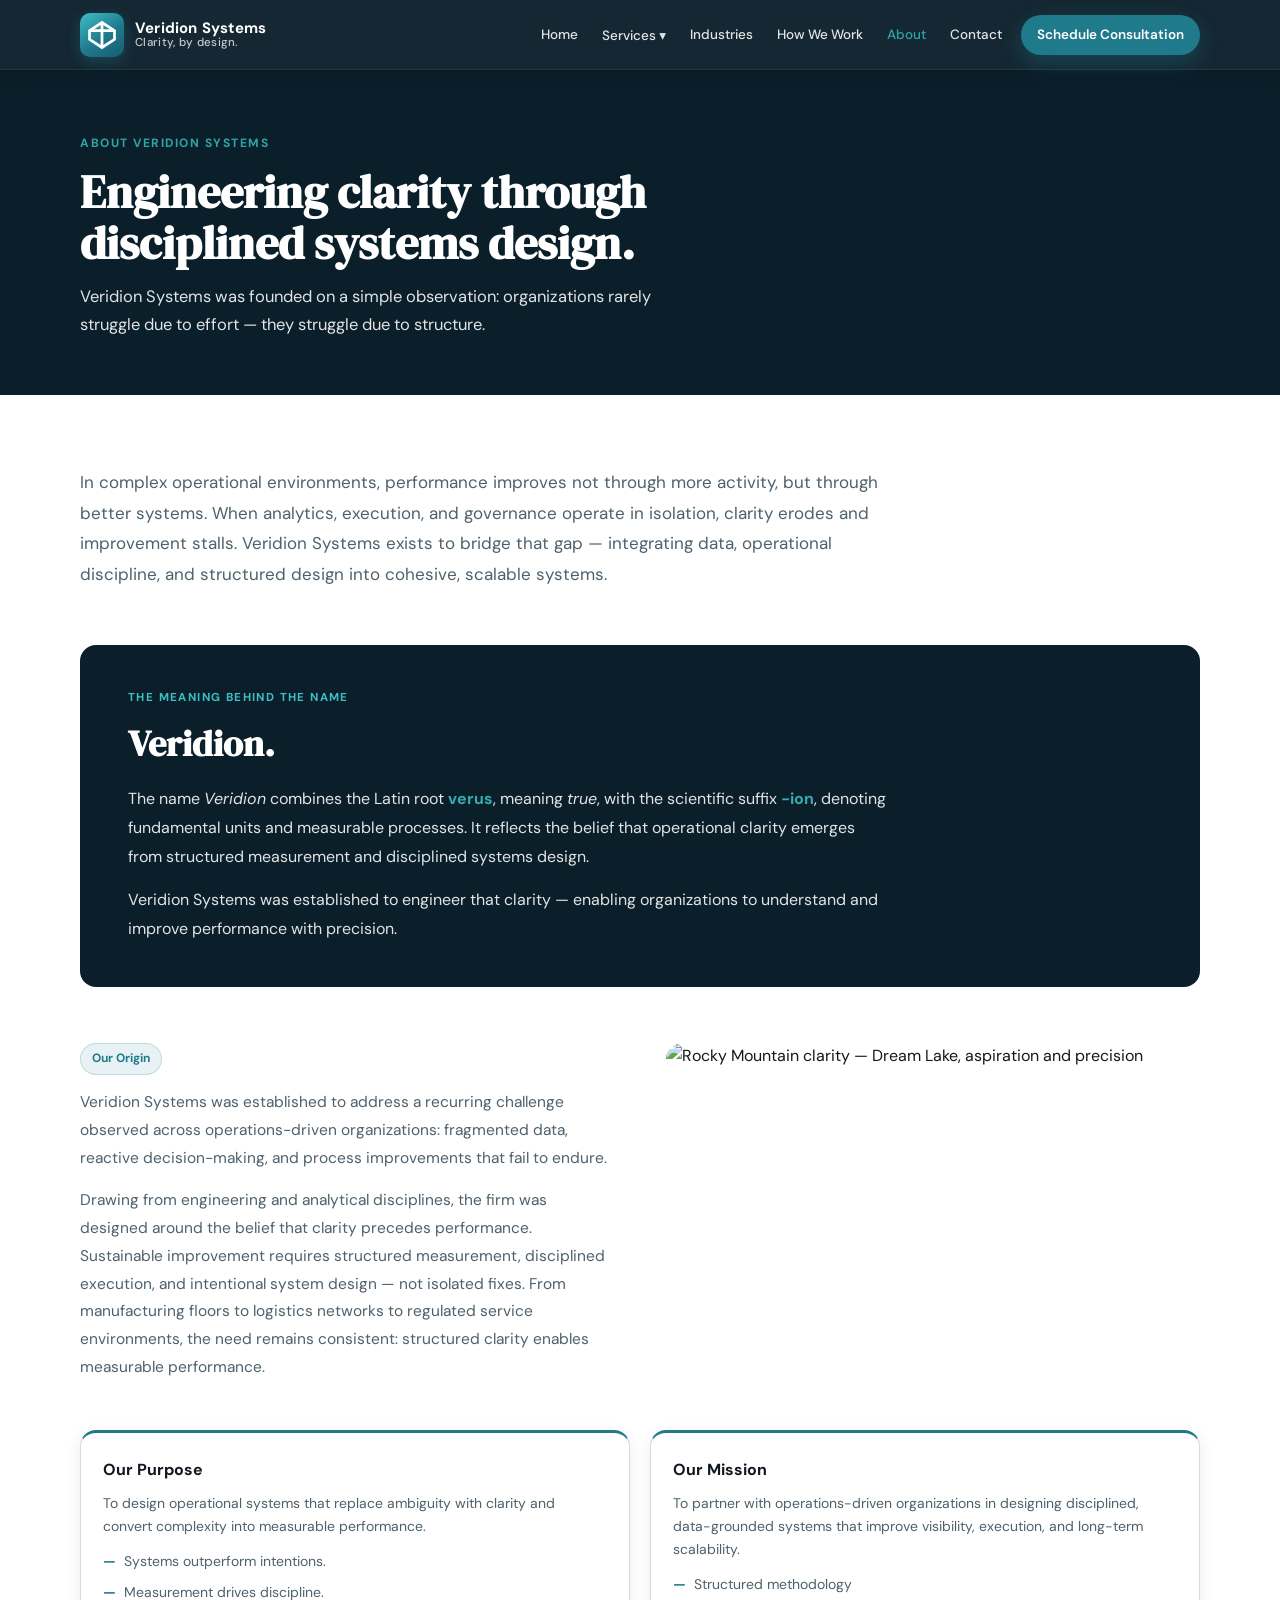
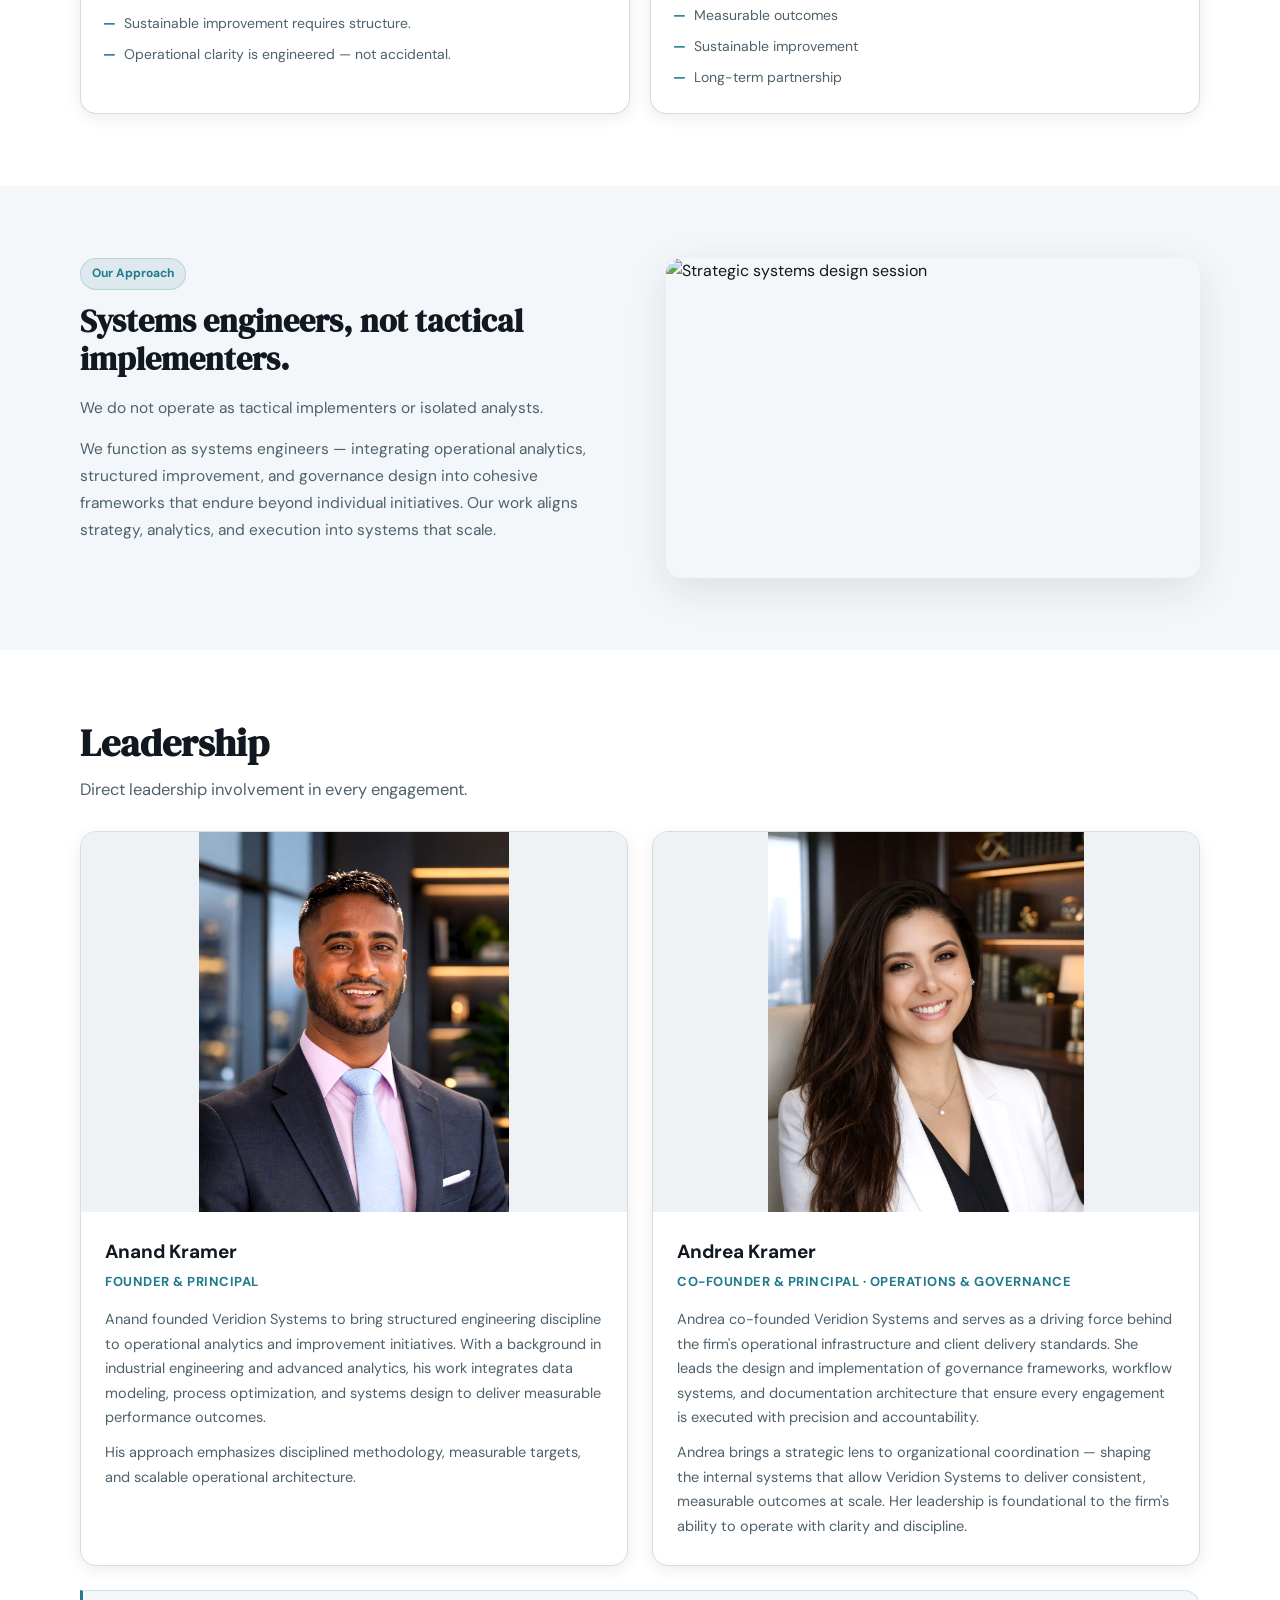
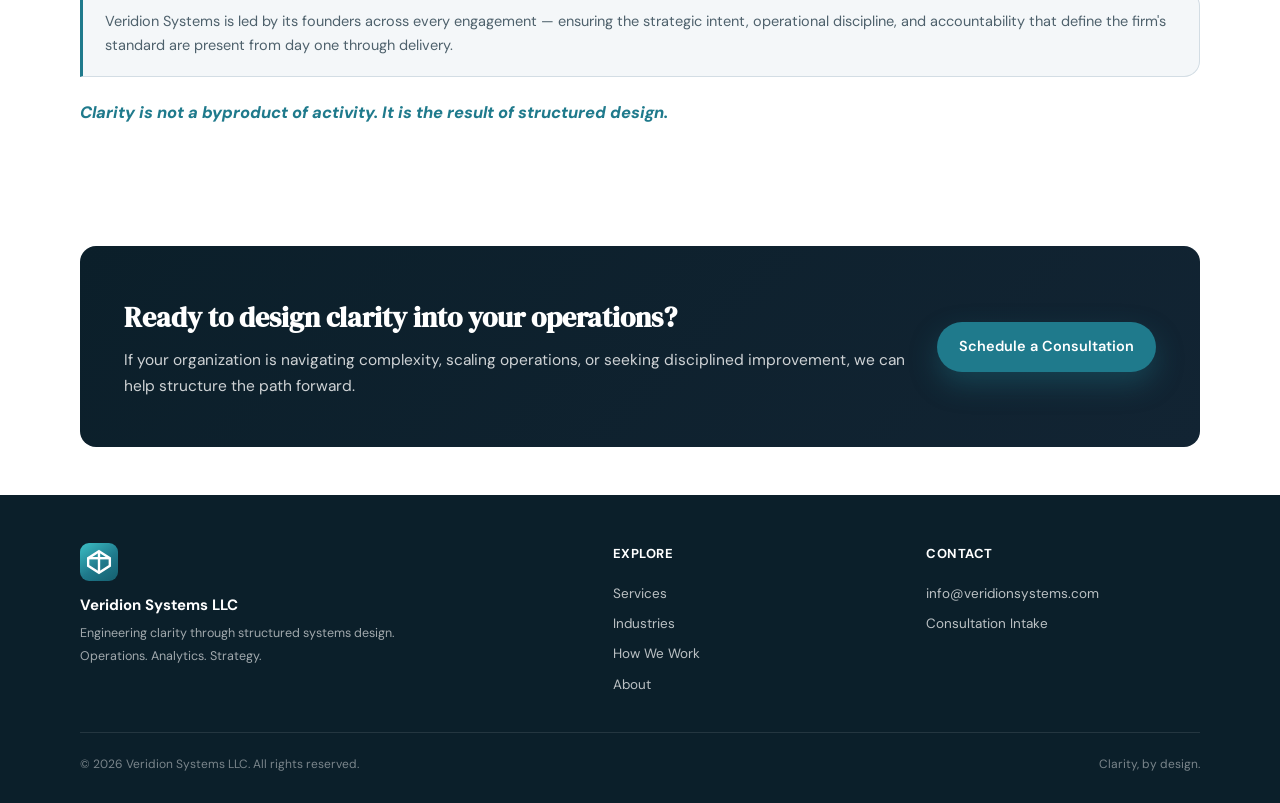
==== about.html @ 429b0e4f "Add files via upload" ====
<!doctype html>
<html lang="en">
<head>
  <meta charset="utf-8"/>
  <meta name="viewport" content="width=device-width, initial-scale=1"/>
  <title>About — Veridion Systems</title>
  <meta name="description" content="Veridion Systems was founded to engineer clarity through disciplined systems design."/>
  <link rel="stylesheet" href="assets/css/main.css"/>
</head>
<body>

<header class="site-header">
  <div class="container">
    <div class="navbar">
      <a class="brand" href="index.html">
        <div class="brand-logo">
          <svg viewBox="0 0 24 24" fill="none" stroke="currentColor" stroke-width="2.2">
            <polygon points="12,2 22,8.5 22,15.5 12,22 2,15.5 2,8.5"/>
            <line x1="12" y1="2" x2="12" y2="22"/>
            <line x1="2" y1="8.5" x2="22" y2="8.5"/>
          </svg>
        </div>
        <div class="brand-name"><strong>Veridion Systems</strong><span>Clarity, by design.</span></div>
      </a>
      <button class="mobile-toggle" type="button" data-nav-toggle>☰ Menu</button>
      <nav class="nav" data-nav>
        <a href="index.html">Home</a>
        <div class="dropdown">
          <a href="services.html">Services ▾</a>
          <div class="dropdown-panel">
            <a href="services.html#analytics">Operational Analytics</a>
            <a href="services.html#improvement">Continuous Improvement &amp; Process Optimization</a>
            <a href="services.html#strategy">Operational Strategy</a>
            <a href="services.html#systems">Process &amp; Document Systems</a>
          </div>
        </div>
        <a href="industries.html">Industries</a>
        <a href="how-we-work.html">How We Work</a>
        <a href="about.html" aria-current="page">About</a>
        <a href="contact.html">Contact</a>
        <a href="contact.html" class="cta-btn">Schedule Consultation</a>
      </nav>
    </div>
  </div>
</header>

<!-- PAGE HERO — Professional boardroom/office -->
<section class="page-hero hero-about">
  <div class="container">
    <div class="page-hero-inner">
      <span class="page-eyebrow">About Veridion Systems</span>
      <h1>Engineering clarity through disciplined systems design.</h1>
      <p>Veridion Systems was founded on a simple observation: organizations rarely struggle due to effort — they struggle due to structure.</p>
    </div>
  </div>
</section>

<!-- INTRO + ORIGIN -->
<section class="section">
  <div class="container">
    <p style="font-size:17px;color:var(--muted);max-width:820px;margin-bottom:56px;line-height:1.8;" data-reveal>
      In complex operational environments, performance improves not through more activity, but through better systems.
      When analytics, execution, and governance operate in isolation, clarity erodes and improvement stalls.
      Veridion Systems exists to bridge that gap — integrating data, operational discipline, and structured design
      into cohesive, scalable systems.
    </p>

    <!-- THE NAME MEANING -->
    <div style="background:var(--navy);color:white;border-radius:var(--radius);padding:44px 48px;margin-bottom:56px;position:relative;overflow:hidden;" data-reveal>
      <!-- subtle background texture -->
      <div style="position:absolute;inset:0;background:url('https://images.unsplash.com/photo-1509228468518-180dd4864904?w=1200&q=60') center/cover no-repeat;opacity:.08;"></div>
      <div style="position:relative;z-index:1;">
        <div style="font-size:11.5px;font-weight:700;letter-spacing:1.4px;text-transform:uppercase;color:var(--cyan-light);margin-bottom:14px;">The Meaning Behind the Name</div>
        <h2 class="serif" style="font-size:clamp(26px,3vw,36px);line-height:1.2;margin-bottom:20px;color:white;">Veridion.</h2>
        <p style="font-size:16px;line-height:1.8;opacity:.88;max-width:760px;">
          The name <em>Veridion</em> combines the Latin root <strong style="color:var(--cyan-light);">verus</strong>, meaning <em>true</em>, with the scientific suffix <strong style="color:var(--cyan-light);">-ion</strong>, denoting fundamental units and measurable processes. It reflects the belief that operational clarity emerges from structured measurement and disciplined systems design.
        </p>
        <p style="font-size:16px;line-height:1.8;opacity:.88;max-width:760px;margin-top:14px;">
          Veridion Systems was established to engineer that clarity — enabling organizations to understand and improve performance with precision.
        </p>
      </div>
    </div>

    <!-- OUR ORIGIN — full width, clean -->
    <div class="two-col-grid" style="margin-bottom:48px;" data-reveal>
      <div>
        <div class="badge" style="margin-bottom:14px;">Our Origin</div>
        <p style="font-size:15.5px;color:var(--muted);line-height:1.8;margin-bottom:14px;">
          Veridion Systems was established to address a recurring challenge observed across operations-driven organizations:
          fragmented data, reactive decision-making, and process improvements that fail to endure.
        </p>
        <p style="font-size:15.5px;color:var(--muted);line-height:1.8;">
          Drawing from engineering and analytical disciplines, the firm was designed around the belief that clarity precedes
          performance. Sustainable improvement requires structured measurement, disciplined execution, and intentional
          system design — not isolated fixes. From manufacturing floors to logistics networks to regulated service
          environments, the need remains consistent: structured clarity enables measurable performance.
        </p>
      </div>
      <div style="border-radius:var(--radius);overflow:hidden;height:280px;">
        <img src="https://images.unsplash.com/photo-1506905925346-21bda4d32df4?w=800&q=90"
             alt="Rocky Mountain clarity — Dream Lake, aspiration and precision"
             style="width:100%;height:100%;object-fit:cover;object-position:center 40%;">
      </div>
    </div>

    <!-- Purpose + Mission cards -->
    <div class="values-grid" data-reveal>
      <div class="value-card">
        <h3>Our Purpose</h3>
        <p>To design operational systems that replace ambiguity with clarity and convert complexity into measurable performance.</p>
        <ul style="margin-top:12px;display:flex;flex-direction:column;gap:8px;">
          <li style="display:flex;gap:8px;font-size:14px;color:var(--muted);"><span style="color:var(--teal);font-weight:700;">—</span> Systems outperform intentions.</li>
          <li style="display:flex;gap:8px;font-size:14px;color:var(--muted);"><span style="color:var(--teal);font-weight:700;">—</span> Measurement drives discipline.</li>
          <li style="display:flex;gap:8px;font-size:14px;color:var(--muted);"><span style="color:var(--teal);font-weight:700;">—</span> Sustainable improvement requires structure.</li>
          <li style="display:flex;gap:8px;font-size:14px;color:var(--muted);"><span style="color:var(--teal);font-weight:700;">—</span> Operational clarity is engineered — not accidental.</li>
        </ul>
      </div>
      <div class="value-card">
        <h3>Our Mission</h3>
        <p>To partner with operations-driven organizations in designing disciplined, data-grounded systems that improve visibility, execution, and long-term scalability.</p>
        <ul style="margin-top:12px;display:flex;flex-direction:column;gap:8px;">
          <li style="display:flex;gap:8px;font-size:14px;color:var(--muted);"><span style="color:var(--teal);font-weight:700;">—</span> Structured methodology</li>
          <li style="display:flex;gap:8px;font-size:14px;color:var(--muted);"><span style="color:var(--teal);font-weight:700;">—</span> Measurable outcomes</li>
          <li style="display:flex;gap:8px;font-size:14px;color:var(--muted);"><span style="color:var(--teal);font-weight:700;">—</span> Sustainable improvement</li>
          <li style="display:flex;gap:8px;font-size:14px;color:var(--muted);"><span style="color:var(--teal);font-weight:700;">—</span> Long-term partnership</li>
        </ul>
      </div>
    </div>
  </div>
</section>

<!-- OUR APPROACH — with image -->
<section class="section section-alt">
  <div class="container">
    <div class="two-col-grid" data-reveal>
      <div>
        <div class="badge" style="margin-bottom:12px;">Our Approach</div>
        <h2 class="serif" style="font-size:clamp(24px,2.8vw,32px);margin-bottom:16px;line-height:1.2;">Systems engineers, not tactical implementers.</h2>
        <p style="font-size:15.5px;color:var(--muted);line-height:1.75;margin-bottom:14px;">
          We do not operate as tactical implementers or isolated analysts.
        </p>
        <p style="font-size:15.5px;color:var(--muted);line-height:1.75;">
          We function as systems engineers — integrating operational analytics, structured improvement,
          and governance design into cohesive frameworks that endure beyond individual initiatives.
          Our work aligns strategy, analytics, and execution into systems that scale.
        </p>
      </div>
      <img src="https://images.unsplash.com/photo-1553877522-43269d4ea984?w=700&q=85"
           alt="Strategic systems design session"
           style="border-radius:var(--radius);width:100%;height:320px;object-fit:cover;box-shadow:var(--shadow);">
    </div>
  </div>
</section>

<!-- LEADERSHIP -->
<section class="section">
  <div class="container">
    <div class="section-header" style="margin-bottom:28px;" data-reveal>
      <h2>Leadership</h2>
      <p>Direct leadership involvement in every engagement.</p>
    </div>

    <div class="grid-2" data-reveal>

      <!-- Anand -->
      <div style="background:white;border:1px solid var(--border);border-radius:var(--radius);box-shadow:var(--shadow-sm);overflow:hidden;">
        <div style="height:380px;overflow:hidden;background:#eef2f5;">
          <img src="images/anand.jpg" alt="Anand Kramer — Founder & Principal"
               style="width:100%;height:100%;object-fit:contain;object-position:center top;filter:brightness(1.02) contrast(1.04);">
        </div>
        <div style="padding:24px 24px 26px;">
          <h3 style="font-size:19px;font-weight:700;margin-bottom:4px;">Anand Kramer</h3>
          <div style="font-size:13px;font-weight:700;color:var(--teal);text-transform:uppercase;letter-spacing:.5px;margin-bottom:14px;">Founder &amp; Principal</div>
          <p style="font-size:14.5px;color:var(--muted);line-height:1.7;margin-bottom:10px;">
            Anand founded Veridion Systems to bring structured engineering discipline to operational analytics and improvement initiatives.
            With a background in industrial engineering and advanced analytics, his work integrates data modeling, process optimization,
            and systems design to deliver measurable performance outcomes.
          </p>
          <p style="font-size:14.5px;color:var(--muted);line-height:1.7;">
            His approach emphasizes disciplined methodology, measurable targets, and scalable operational architecture.
          </p>
        </div>
      </div>

      <!-- Andrea -->
      <div style="background:white;border:1px solid var(--border);border-radius:var(--radius);box-shadow:var(--shadow-sm);overflow:hidden;">
        <div style="height:380px;overflow:hidden;background:#eef2f5;">
          <img src="images/andrea.jpg" alt="Andrea Kramer — Co-Founder"
               style="width:100%;height:100%;object-fit:contain;object-position:center top;filter:brightness(1.03) contrast(1.05);">
        </div>
        <div style="padding:24px 24px 26px;">
          <h3 style="font-size:19px;font-weight:700;margin-bottom:4px;">Andrea Kramer</h3>
          <div style="font-size:13px;font-weight:700;color:var(--teal);text-transform:uppercase;letter-spacing:.5px;margin-bottom:14px;">Co-Founder &amp; Principal · Operations &amp; Governance</div>
          <p style="font-size:14.5px;color:var(--muted);line-height:1.7;margin-bottom:10px;">
            Andrea co-founded Veridion Systems and serves as a driving force behind the firm's operational infrastructure and client delivery standards.
            She leads the design and implementation of governance frameworks, workflow systems, and documentation architecture that ensure
            every engagement is executed with precision and accountability.
          </p>
          <p style="font-size:14.5px;color:var(--muted);line-height:1.7;">
            Andrea brings a strategic lens to organizational coordination — shaping the internal systems that allow Veridion Systems to
            deliver consistent, measurable outcomes at scale. Her leadership is foundational to the firm's ability to operate with clarity and discipline.
          </p>
        </div>
      </div>

    </div>

    <!-- Focused firm note -->
    <div style="margin-top:24px;background:var(--bg);border:1px solid var(--border);border-left:3px solid var(--teal);border-radius:0 var(--radius) var(--radius) 0;padding:18px 22px;" data-reveal>
      <p style="font-size:14.5px;color:var(--muted);line-height:1.7;margin:0;">
        Veridion Systems is led by its founders across every engagement — ensuring the strategic intent, operational discipline,
        and accountability that define the firm's standard are present from day one through delivery.
      </p>
    </div>

    <p style="margin-top:22px;color:var(--teal);font-weight:800;font-size:16.5px;font-style:italic;" data-reveal>
      Clarity is not a byproduct of activity. It is the result of structured design.
    </p>
  </div>
</section>

<!-- CTA -->
<section class="section-sm">
  <div class="container">
    <div class="cta-band" data-reveal>
      <div>
        <h2>Ready to design clarity into your operations?</h2>
        <p>If your organization is navigating complexity, scaling operations, or seeking disciplined improvement,
        we can help structure the path forward.</p>
      </div>
      <div class="cta-band-actions">
        <a href="contact.html" class="btn btn-primary">Schedule a Consultation</a>
      </div>
    </div>
  </div>
</section>

<footer class="footer">
  <div class="container">
    <div class="footer-grid">
      <div class="footer-brand">
        <div class="brand-logo-sm"><svg viewBox="0 0 24 24" fill="none" stroke="white" stroke-width="2.2"><polygon points="12,2 22,8.5 22,15.5 12,22 2,15.5 2,8.5"/><line x1="12" y1="2" x2="12" y2="22"/><line x1="2" y1="8.5" x2="22" y2="8.5"/></svg></div>
        <strong>Veridion Systems LLC</strong>
        <p>Engineering clarity through structured systems design.</p>
        <p>Operations. Analytics. Strategy.</p>
      </div>
      <div class="footer-col">
        <h4>Explore</h4>
        <a href="services.html">Services</a>
        <a href="industries.html">Industries</a>
        <a href="how-we-work.html">How We Work</a>
        <a href="about.html">About</a>
      </div>
      <div class="footer-col">
        <h4>Contact</h4>
        <a href="mailto:info@veridionsystems.com">info@veridionsystems.com</a>
        <a href="contact.html">Consultation Intake</a>
      </div>
    </div>
    <div class="footer-fine">
      <span>© 2026 Veridion Systems LLC. All rights reserved.</span>
      <span>Clarity, by design.</span>
    </div>
  </div>
</footer>
<script src="assets/js/main.js"></script>
</body>
</html>
---- assets/css/main.css ----
/* =============================================
   VERIDION SYSTEMS — Main Stylesheet
   Palette: Navy #0B1F2A | Teal #1F7A8C | Cyan #2FA4A9
   Font: DM Sans (display) + DM Serif Display (headings)
   ============================================= */

@import url('https://fonts.googleapis.com/css2?family=DM+Sans:ital,wght@0,300;0,400;0,500;0,600;0,700;0,800;1,400&family=DM+Serif+Display:ital@0;1&display=swap');

:root {
  --navy:   #0B1F2A;
  --navy2:  #122433;
  --teal:   #1F7A8C;
  --cyan:   #2FA4A9;
  --cyan-light: #3DBFC5;
  --bg:     #F4F7F9;
  --bg2:    #EBF0F4;
  --text:   #111820;
  --muted:  #4E616C;
  --white:  #FFFFFF;
  --border: #D3DDE4;
  --shadow: 0 12px 40px rgba(11,31,42,.10);
  --shadow-sm: 0 4px 16px rgba(11,31,42,.08);
  --radius: 16px;
  --radius-sm: 10px;
  --max:    1120px;
  --hdr-h:  70px;
}

/* ── Reset & Base ── */
*, *::before, *::after { box-sizing: border-box; margin: 0; padding: 0; }
html { scroll-behavior: smooth; }
body {
  font-family: 'DM Sans', system-ui, -apple-system, sans-serif;
  font-size: 16px;
  line-height: 1.65;
  color: var(--text);
  background: var(--white);
  -webkit-font-smoothing: antialiased;
}
img { max-width: 100%; display: block; }
a { color: var(--teal); text-decoration: none; transition: color .2s; }
a:hover { color: var(--cyan); }
ul { list-style: none; padding: 0; margin: 0; }

/* ── Layout ── */
.container {
  width: min(var(--max), calc(100% - 48px));
  margin: 0 auto;
}

/* =============================================
   HEADER / NAV
   ============================================= */
.site-header {
  position: sticky;
  top: 0;
  z-index: 100;
  height: var(--hdr-h);
  background: rgba(11,31,42,.96);
  backdrop-filter: blur(14px);
  border-bottom: 1px solid rgba(255,255,255,.07);
  box-shadow: 0 2px 20px rgba(0,0,0,.20);
}
.navbar {
  display: flex;
  align-items: center;
  justify-content: space-between;
  height: var(--hdr-h);
  gap: 16px;
}

/* Brand */
.brand {
  display: flex;
  align-items: center;
  gap: 11px;
  color: var(--white);
  font-weight: 700;
  flex-shrink: 0;
}
.brand-logo {
  width: 44px; height: 44px;
  border-radius: 10px;
  background: linear-gradient(145deg, #3DBFC5 0%, #1F7A8C 55%, #155E6E 100%);
  display: flex; align-items: center; justify-content: center;
  flex-shrink: 0;
  box-shadow: 0 4px 14px rgba(31,122,140,.40);
}
.brand-logo svg { width: 30px; height: 30px; }
.brand-logo-sm {
  width: 38px; height: 38px;
  border-radius: 9px;
  background: linear-gradient(145deg, #3DBFC5 0%, #1F7A8C 55%, #155E6E 100%);
  display: flex; align-items: center; justify-content: center;
  margin-bottom: 12px;
  flex-shrink: 0;
}
.brand-logo-sm svg { width: 26px; height: 26px; }
.brand-name { display: flex; flex-direction: column; line-height: 1.1; }
.brand-name strong { font-size: 15px; letter-spacing: .2px; }
.brand-name span { font-size: 11.5px; font-weight: 500; opacity: .75; letter-spacing: .3px; }

/* Nav divider */
.nav-divider {
  width: 1px; height: 28px;
  background: rgba(255,255,255,.15);
  flex-shrink: 0;
}

/* Nav links */
.nav {
  display: flex; align-items: center; gap: 2px;
}
.nav > a, .nav .dropdown > a {
  color: rgba(255,255,255,.88);
  font-weight: 500;
  font-size: 13.5px;
  padding: 8px 11px;
  border-radius: 8px;
  transition: background .18s, color .18s;
  white-space: nowrap;
}
.nav > a:hover, .nav .dropdown > a:hover {
  background: rgba(255,255,255,.09);
  color: var(--white);
}
.nav > a[aria-current="page"] { color: var(--cyan); }

.nav .cta-btn {
  background: var(--teal);
  color: white !important;
  padding: 9px 16px !important;
  border-radius: 999px !important;
  font-weight: 600 !important;
  box-shadow: 0 8px 22px rgba(31,122,140,.35);
  margin-left: 6px;
}
.nav .cta-btn:hover { background: var(--cyan) !important; }

/* Dropdown */
.dropdown { position: relative; }
.dropdown-panel {
  position: absolute; top: calc(100% + 4px); left: 0;
  min-width: 260px;
  background: var(--white);
  border: 1px solid var(--border);
  border-radius: var(--radius);
  box-shadow: 0 20px 50px rgba(11,31,42,.18);
  padding: 8px;
  z-index: 200;
  /* Use visibility+opacity instead of display:none so transitions work */
  visibility: hidden;
  opacity: 0;
  pointer-events: none;
  transform: translateY(6px);
  transition: opacity .18s ease, transform .18s ease, visibility 0s linear .25s;
}
/* Bridge the gap between trigger and panel so mouse movement doesn't close it */
.dropdown-panel::before {
  content: '';
  position: absolute;
  top: -12px; left: 0; right: 0;
  height: 12px;
}
.dropdown-panel a {
  display: block;
  padding: 10px 13px;
  border-radius: 9px;
  color: var(--text);
  font-size: 14px;
  font-weight: 500;
}
.dropdown-panel a:hover { background: var(--bg); color: var(--navy); }
.dropdown:hover .dropdown-panel,
.dropdown:focus-within .dropdown-panel {
  visibility: visible;
  opacity: 1;
  pointer-events: auto;
  transform: translateY(0);
  transition: opacity .18s ease, transform .18s ease, visibility 0s linear 0s;
}

/* Mobile */
.mobile-toggle {
  display: none;
  background: transparent;
  border: 1px solid rgba(255,255,255,.20);
  color: white;
  padding: 9px 13px;
  border-radius: 9px;
  font-size: 13px;
  cursor: pointer;
  font-family: inherit;
}

@media (max-width: 960px) {
  .nav-divider { display: none; }
  .nav {
    display: none;
    position: fixed;
    inset: var(--hdr-h) 0 0 0;
    background: rgba(11,31,42,.98);
    flex-direction: column;
    align-items: stretch;
    padding: 16px;
    gap: 4px;
    overflow-y: auto;
    z-index: 99;
  }
  .nav.open { display: flex; }
  .nav > a, .nav .dropdown > a { font-size: 15px; padding: 12px 14px; }
  .dropdown-panel {
    position: static;
    visibility: visible; opacity: 1; pointer-events: auto;
    transform: none; transition: none;
    background: transparent; border: 0; box-shadow: none;
    padding: 0 0 8px 14px;
  }
  .dropdown-panel::before { display: none; }
  .dropdown-panel a { color: rgba(255,255,255,.80); font-size: 14px; }
  .dropdown-panel a:hover { background: rgba(255,255,255,.07); color: white; }
  .nav .cta-btn { margin: 8px 0 0; text-align: center; }
  .mobile-toggle { display: block; }
}

/* =============================================
   HERO (Home)
   ============================================= */
.hero {
  position: relative;
  background: var(--navy);
  color: white;
  overflow: hidden;
  min-height: 560px;
  display: flex; align-items: center;
}
.hero::before {
  content: '';
  position: absolute; inset: 0;
  background:
    linear-gradient(108deg, rgba(11,31,42,.93) 38%, rgba(11,31,42,.50) 100%),
    url('https://images.unsplash.com/photo-1497366754035-f200968a6e72?w=1800&q=90') center/cover no-repeat;
  z-index: 0;
}
.hero-inner {
  position: relative; z-index: 1;
  padding: 80px 0 72px;
  max-width: 620px;
}
.kicker {
  display: inline-flex; align-items: center; gap: 8px;
  background: rgba(47,164,169,.18);
  border: 1px solid rgba(47,164,169,.35);
  color: var(--cyan-light);
  padding: 7px 14px;
  border-radius: 999px;
  font-size: 12.5px;
  font-weight: 600;
  letter-spacing: .4px;
  text-transform: uppercase;
  margin-bottom: 20px;
}
.kicker::before {
  content: '';
  width: 6px; height: 6px;
  border-radius: 50%;
  background: var(--cyan);
}
.hero h1 {
  font-family: 'DM Serif Display', Georgia, serif;
  font-size: clamp(36px, 5vw, 56px);
  line-height: 1.08;
  letter-spacing: -.5px;
  margin-bottom: 18px;
}
.hero h1 em { font-style: italic; color: var(--cyan-light); }
.hero p {
  font-size: 17px;
  line-height: 1.7;
  opacity: .88;
  max-width: 560px;
  margin-bottom: 32px;
}
.btn-row { display: flex; gap: 12px; flex-wrap: wrap; }

/* =============================================
   BUTTONS
   ============================================= */
.btn {
  display: inline-flex; align-items: center; gap: 8px;
  padding: 13px 22px;
  border-radius: 999px;
  font-weight: 600;
  font-size: 14.5px;
  border: none;
  cursor: pointer;
  font-family: inherit;
  transition: all .2s;
  text-decoration: none;
}
.btn-primary {
  background: var(--teal);
  color: white;
  box-shadow: 0 12px 28px rgba(31,122,140,.35);
}
.btn-primary:hover { background: var(--cyan); color: white; transform: translateY(-1px); }
.btn-outline {
  background: transparent;
  color: white;
  border: 1.5px solid rgba(255,255,255,.30);
}
.btn-outline:hover { background: rgba(255,255,255,.10); color: white; }
.btn-dark {
  background: var(--navy);
  color: white;
}
.btn-dark:hover { background: var(--navy2); color: white; }
.btn-teal-outline {
  background: transparent;
  color: var(--teal);
  border: 1.5px solid var(--teal);
}
.btn-teal-outline:hover { background: var(--teal); color: white; }

/* =============================================
   PAGE HERO (inner pages)
   ============================================= */
.page-hero {
  position: relative;
  background: var(--navy);
  color: white;
  overflow: hidden;
}
.page-hero::before {
  content: '';
  position: absolute; inset: 0;
  background-size: cover;
  background-position: center;
  opacity: .35;
  z-index: 0;
}
.page-hero.hero-services::before {
  /* Collaborative team around table — faces visible, teamwork energy */
  background-image: url('https://images.unsplash.com/photo-1573164713714-d95e436ab8d6?w=1800&q=90');
  background-position: center 35%;
}
.page-hero.hero-how::before {
  /* Tech team collaborating on laptops/screens */
  background-image: url('https://images.unsplash.com/photo-1519389950473-47ba0277781c?w=1600&q=85');
}
.page-hero.hero-industries::before {
  /* Aerial view of industrial/manufacturing complex */
  background-image: url('https://images.unsplash.com/photo-1545987796-200677ee1011?w=1600&q=85');
}
.page-hero.hero-about::before {
  /* Architectural precision — clean lines, structure, clarity */
  background-image: url('https://images.unsplash.com/photo-1486325212027-8081e485255e?w=1800&q=90');
  background-position: center 60%;
}
.page-hero.hero-contact::before {
  /* Modern office/consultation environment */
  background-image: url('https://images.unsplash.com/photo-1497366811353-6870744d04b2?w=1600&q=85');
}
.page-hero-inner {
  position: relative; z-index: 1;
  padding: 64px 0 56px;
  max-width: 700px;
}
.page-eyebrow {
  display: block;
  font-size: 12px;
  font-weight: 700;
  letter-spacing: 1.5px;
  text-transform: uppercase;
  color: var(--cyan);
  margin-bottom: 12px;
}
.page-hero h1 {
  font-family: 'DM Serif Display', serif;
  font-size: clamp(30px, 4vw, 46px);
  line-height: 1.12;
  margin-bottom: 14px;
}
.page-hero p {
  font-size: 16.5px;
  opacity: .88;
  max-width: 620px;
  line-height: 1.7;
}

/* =============================================
   SECTIONS
   ============================================= */
.section { padding: 72px 0; }
.section-sm { padding: 48px 0; }
.section-alt { background: var(--bg); }
.section-dark { background: var(--navy); color: white; }
.section-dark .muted { opacity: .75; }

.section-header { margin-bottom: 44px; }
.section-header h2 {
  font-family: 'DM Serif Display', serif;
  font-size: clamp(26px, 3.5vw, 38px);
  line-height: 1.15;
  margin-bottom: 10px;
}
.section-header p { color: var(--muted); max-width: 680px; font-size: 16.5px; }
.section-header.center { text-align: center; }
.section-header.center p { margin: 0 auto; }

.divider-line {
  display: flex; align-items: center; gap: 16px;
  margin-bottom: 10px;
}
.divider-line::before, .divider-line::after {
  content: ''; flex: 1; height: 1px; background: var(--border);
}
.divider-line.dark::before, .divider-line.dark::after {
  background: rgba(255,255,255,.12);
}

/* =============================================
   GRID / CARDS
   ============================================= */
.grid-4 {
  display: grid;
  grid-template-columns: repeat(4, 1fr);
  gap: 20px;
}
.grid-3 {
  display: grid;
  grid-template-columns: repeat(3, 1fr);
  gap: 20px;
}
.grid-2 {
  display: grid;
  grid-template-columns: repeat(2, 1fr);
  gap: 24px;
}

.card {
  background: white;
  border: 1px solid var(--border);
  border-radius: var(--radius);
  box-shadow: var(--shadow-sm);
  padding: 26px 24px;
  transition: box-shadow .2s, transform .2s;
}
.card:hover { box-shadow: var(--shadow); transform: translateY(-2px); }
.card-dark {
  background: rgba(255,255,255,.06);
  border-color: rgba(255,255,255,.10);
}
.card-dark:hover { background: rgba(255,255,255,.09); }

.card-icon {
  width: 48px; height: 48px;
  border-radius: 12px;
  background: rgba(31,122,140,.12);
  display: flex; align-items: center; justify-content: center;
  margin-bottom: 16px;
  color: var(--teal);
}
.card-icon svg { width: 24px; height: 24px; }

.card h3 {
  font-size: 17px;
  font-weight: 700;
  margin-bottom: 8px;
  line-height: 1.3;
}
.card p { font-size: 14.5px; color: var(--muted); line-height: 1.65; margin: 0; }

.card-link {
  display: inline-flex; align-items: center; gap: 6px;
  font-size: 13.5px; font-weight: 600;
  color: var(--teal);
  margin-top: 14px;
}
.card-link:hover { color: var(--cyan); gap: 10px; }

@media (max-width: 960px) {
  .grid-4 { grid-template-columns: repeat(2, 1fr); }
  .grid-3 { grid-template-columns: 1fr 1fr; }
}
@media (max-width: 640px) {
  .grid-4, .grid-3, .grid-2 { grid-template-columns: 1fr; }
}

/* =============================================
   SERVICE CARDS (home) — icon + title + blurb
   ============================================= */
.service-card {
  background: white;
  border: 1px solid var(--border);
  border-radius: var(--radius);
  box-shadow: var(--shadow-sm);
  padding: 28px 24px 22px;
  transition: box-shadow .22s, transform .22s;
  display: flex; flex-direction: column;
}
.service-card:hover { box-shadow: var(--shadow); transform: translateY(-3px); }
.service-card .s-icon {
  width: 52px; height: 52px;
  border-radius: 14px;
  background: linear-gradient(135deg, rgba(31,122,140,.14), rgba(47,164,169,.08));
  display: flex; align-items: center; justify-content: center;
  margin-bottom: 18px;
  color: var(--teal);
}
.service-card .s-icon svg { width: 26px; height: 26px; }
.service-card h3 { font-size: 17px; font-weight: 700; margin-bottom: 8px; }
.service-card p { font-size: 14px; color: var(--muted); flex: 1; margin-bottom: 16px; }
.service-card .more-link {
  display: inline-flex; align-items: center; gap: 6px;
  font-size: 13.5px; font-weight: 600; color: var(--teal);
}
.service-card .more-link:hover { color: var(--cyan); gap: 9px; }

/* =============================================
   SPLIT ROW (image + text)
   ============================================= */
.split {
  display: grid;
  grid-template-columns: 1fr 1fr;
  gap: 0;
  align-items: stretch;
  border-radius: var(--radius);
  overflow: hidden;
  box-shadow: var(--shadow);
}
.split.reverse { direction: rtl; }
.split.reverse > * { direction: ltr; }
.split-img {
  min-height: 300px;
  background-size: cover;
  background-position: center;
  position: relative;
}
.split-img-overlay {
  position: absolute; inset: 0;
  background: linear-gradient(135deg, rgba(11,31,42,.25), transparent);
}
.split-body {
  background: white;
  padding: 40px 44px;
  display: flex; flex-direction: column; justify-content: center;
}
.split-body.dark {
  background: var(--navy);
  color: white;
}

@media (max-width: 760px) {
  .split { grid-template-columns: 1fr; }
  .split-img { min-height: 220px; }
  .split-body { padding: 28px 24px; }
}

/* =============================================
   PHASE STEPS (How We Work)
   ============================================= */
.phase-flow {
  display: flex; align-items: center; gap: 0;
  background: white;
  border: 1px solid var(--border);
  border-radius: var(--radius);
  overflow: hidden;
  margin: 24px 0 40px;
}
.phase-step {
  flex: 1;
  display: flex; align-items: center; justify-content: center;
  padding: 16px 12px;
  font-weight: 700;
  font-size: 15px;
  color: var(--muted);
  gap: 10px;
  position: relative;
  cursor: default;
  transition: background .2s;
}
.phase-step.active {
  background: var(--teal);
  color: white;
}
.phase-step:not(:last-child)::after {
  content: '→';
  position: absolute; right: -10px;
  color: var(--border);
  font-size: 18px;
  z-index: 1;
}
.phase-step .ph-num {
  width: 28px; height: 28px;
  border-radius: 50%;
  background: rgba(255,255,255,.2);
  display: flex; align-items: center; justify-content: center;
  font-size: 12px; font-weight: 800;
}

@media (max-width: 640px) {
  .phase-flow { flex-direction: column; }
  .phase-step:not(:last-child)::after { content: '↓'; right: auto; bottom: -10px; }
}

/* =============================================
   PHASE DETAIL ROWS
   ============================================= */
.phase-detail {
  display: grid;
  grid-template-columns: 280px 1fr;
  gap: 0;
  border-radius: var(--radius);
  overflow: hidden;
  box-shadow: var(--shadow-sm);
  border: 1px solid var(--border);
  margin-bottom: 24px;
}
.phase-detail-img {
  min-height: 260px;
  background-size: cover;
  background-position: center;
  position: relative;
}
.phase-detail-img .phase-badge {
  position: absolute; bottom: 14px; left: 14px;
  background: rgba(11,31,42,.82);
  border: 1px solid rgba(47,164,169,.4);
  color: var(--cyan-light);
  padding: 6px 13px;
  border-radius: 999px;
  font-size: 12px; font-weight: 700;
  backdrop-filter: blur(6px);
}
.phase-detail-body {
  background: white;
  padding: 28px 32px;
}
.phase-detail-body h3 {
  font-family: 'DM Serif Display', serif;
  font-size: 24px;
  margin-bottom: 6px;
}
.phase-detail-body .tagline {
  color: var(--teal);
  font-weight: 600;
  font-size: 15px;
  margin-bottom: 16px;
}
.phase-list {
  display: grid; grid-template-columns: 1fr 1fr; gap: 4px 20px;
  margin-bottom: 14px;
}
.phase-list li {
  font-size: 14px; color: var(--muted);
  display: flex; align-items: flex-start; gap: 7px;
  padding: 3px 0;
}
.phase-list li::before {
  content: '✓';
  color: var(--teal); font-weight: 700; flex-shrink: 0;
  margin-top: 1px;
}
.deliverable-box {
  background: var(--bg);
  border-left: 3px solid var(--teal);
  padding: 10px 14px;
  border-radius: 0 8px 8px 0;
  font-size: 13.5px;
}
.deliverable-box strong { color: var(--navy); }
.deliverable-box span { color: var(--muted); }

@media (max-width: 760px) {
  .phase-detail { grid-template-columns: 1fr; }
  .phase-detail-img { min-height: 180px; }
}

/* =============================================
   SERVICE DETAIL ROWS (Services page)
   ============================================= */
.service-row {
  display: grid;
  grid-template-columns: 300px 1fr;
  gap: 0;
  border-radius: var(--radius);
  overflow: hidden;
  box-shadow: var(--shadow-sm);
  border: 1px solid var(--border);
  margin-bottom: 24px;
  background: white;
}
.service-row-img {
  min-height: 280px;
  background-size: cover; background-position: center;
  position: relative;
}
.service-row-img .s-overlay {
  position: absolute; inset: 0;
  background: linear-gradient(180deg, transparent 60%, rgba(11,31,42,.55));
}
.service-row-img .s-icon-badge {
  position: absolute; bottom: 14px; right: 14px;
  width: 46px; height: 46px;
  background: var(--teal);
  border-radius: 12px;
  display: flex; align-items: center; justify-content: center;
  color: white;
}
.service-row-img .s-icon-badge svg { width: 24px; height: 24px; }
.service-row-body { padding: 28px 32px; }
.service-row-body h3 {
  font-family: 'DM Serif Display', serif;
  font-size: 22px; margin-bottom: 4px;
}
.service-row-body .s-tagline {
  color: var(--teal); font-weight: 600; font-size: 14.5px;
  margin-bottom: 10px;
}
.service-row-body p { font-size: 14.5px; color: var(--muted); margin-bottom: 14px; }
.deliverables-row {
  display: flex; flex-wrap: wrap; gap: 6px;
  margin-bottom: 14px;
}
.del-tag {
  display: inline-flex; align-items: center; gap: 5px;
  background: rgba(31,122,140,.08);
  border: 1px solid rgba(31,122,140,.18);
  color: var(--navy);
  padding: 5px 11px;
  border-radius: 999px;
  font-size: 12.5px; font-weight: 600;
}
.del-tag::before { content: '✓'; color: var(--teal); font-size: 11px; }

@media (max-width: 760px) {
  .service-row { grid-template-columns: 1fr; }
  .service-row-img { min-height: 200px; }
  .service-row-body { padding: 22px 20px; }
}

/* =============================================
   ENGAGEMENT MODELS
   ============================================= */
.engage-grid {
  display: grid;
  grid-template-columns: repeat(3, 1fr);
  gap: 0;
  border-radius: var(--radius);
  overflow: hidden;
  border: 1px solid var(--border);
  box-shadow: var(--shadow-sm);
}
.engage-item {
  padding: 28px 26px;
  background: white;
  border-right: 1px solid var(--border);
}
.engage-item:last-child { border-right: 0; }
.engage-item h4 { font-size: 16px; font-weight: 700; margin-bottom: 6px; }
.engage-item p { font-size: 13.5px; color: var(--muted); }

@media (max-width: 760px) {
  .engage-grid { grid-template-columns: 1fr; }
  .engage-item { border-right: 0; border-bottom: 1px solid var(--border); }
  .engage-item:last-child { border-bottom: 0; }
}

/* =============================================
   INDUSTRIES ROWS
   ============================================= */
.industry-row {
  display: grid;
  grid-template-columns: 260px 1fr;
  gap: 0;
  border-radius: var(--radius);
  overflow: hidden;
  box-shadow: var(--shadow-sm);
  border: 1px solid var(--border);
  background: white;
  margin-bottom: 24px;
}
.industry-row-img {
  min-height: 260px;
  background-size: cover; background-position: center;
  position: relative;
}
.industry-row-img::after {
  content: '';
  position: absolute; inset: 0;
  background: linear-gradient(135deg, rgba(11,31,42,.30), transparent);
}
.industry-row-body { padding: 26px 30px; }
.industry-row-body h3 { font-size: 20px; font-weight: 700; margin-bottom: 6px; }
.industry-row-body .i-lead { font-size: 14.5px; color: var(--muted); margin-bottom: 16px; }

.two-col-list {
  display: grid; grid-template-columns: 1fr 1fr; gap: 0 20px;
  margin-bottom: 14px;
}
.two-col-list h5 { font-size: 12.5px; font-weight: 700; color: var(--navy); margin-bottom: 8px; text-transform: uppercase; letter-spacing: .5px; }
.two-col-list ul li {
  font-size: 13.5px; color: var(--muted);
  padding: 3px 0;
  display: flex; gap: 7px; align-items: flex-start;
}
.two-col-list ul li::before { content: '–'; color: var(--teal); flex-shrink: 0; }

.case-toggle {
  background: var(--bg);
  border: 1px solid var(--border);
  border-radius: var(--radius-sm);
  overflow: hidden;
  margin-top: 12px;
}
.case-toggle summary {
  list-style: none;
  display: flex; align-items: center; justify-content: space-between;
  padding: 12px 16px;
  cursor: pointer;
  font-weight: 600; font-size: 14px; color: var(--navy);
}
.case-toggle summary::-webkit-details-marker { display: none; }
.case-toggle summary .toggle-icon { transition: transform .2s; }
details[open] .toggle-icon { transform: rotate(45deg); }
.case-body {
  padding: 14px 16px 16px;
  border-top: 1px solid var(--border);
  font-size: 14px;
}
.case-body p { margin-bottom: 10px; color: var(--muted); }
.case-body strong { color: var(--navy); }
.case-body ul li {
  padding: 3px 0; color: var(--muted);
  display: flex; gap: 7px;
}
.case-body ul li::before { content: '✓'; color: var(--teal); flex-shrink: 0; }

@media (max-width: 760px) {
  .industry-row { grid-template-columns: 1fr; }
  .industry-row-img { min-height: 180px; }
  .two-col-list { grid-template-columns: 1fr; }
}

/* =============================================
   HOW WE WORK — Framework Banner
   ============================================= */
.framework-banner {
  background: var(--navy);
  color: white;
  border-radius: var(--radius);
  padding: 36px 40px;
  margin-bottom: 40px;
}
.framework-banner h2 {
  font-family: 'DM Serif Display', serif;
  font-size: 28px;
  margin-bottom: 6px;
}
.framework-banner p { opacity: .80; font-size: 15px; margin-bottom: 22px; }
.fw-steps {
  display: flex; align-items: center; gap: 10px;
  flex-wrap: wrap;
}
.fw-step {
  display: flex; align-items: center; gap: 8px;
  font-weight: 700; font-size: 16px;
}
.fw-step span {
  background: rgba(47,164,169,.20);
  border: 1px solid rgba(47,164,169,.35);
  color: var(--cyan-light);
  padding: 8px 18px;
  border-radius: 999px;
}
.fw-arrow { color: var(--teal); font-size: 18px; }

/* =============================================
   ABOUT PAGE — LEADERSHIP CARDS
   ============================================= */
.leadership-card {
  background: white;
  border: 1px solid var(--border);
  border-radius: var(--radius);
  box-shadow: var(--shadow-sm);
  padding: 28px 26px;
}
.lc-avatar {
  width: 56px; height: 56px;
  border-radius: 50%;
  background: linear-gradient(135deg, var(--teal), var(--cyan));
  display: flex; align-items: center; justify-content: center;
  color: white; font-size: 22px; font-weight: 700;
  margin-bottom: 16px;
}
.lc-role { font-size: 13px; color: var(--teal); font-weight: 600; margin-bottom: 10px; }
.leadership-card h3 { font-size: 18px; font-weight: 700; margin-bottom: 4px; }
.leadership-card p { font-size: 14px; color: var(--muted); }

/* Portrait photo treatment — sharp, polished, professional */
.portrait-photo {
  background-size: cover;
  background-repeat: no-repeat;
  filter: brightness(1.04) contrast(1.06) saturate(0.92);
  transition: filter .3s;
}
.portrait-photo:hover {
  filter: brightness(1.07) contrast(1.08) saturate(1.0);
}

/* =============================================
   PRINCIPLES
   ============================================= */
.principles-grid {
  display: grid;
  grid-template-columns: repeat(5, 1fr);
  gap: 0;
  border-radius: var(--radius);
  overflow: hidden;
  border: 1px solid var(--border);
}
@media (max-width: 960px) {
  .principles-grid { grid-template-columns: repeat(3, 1fr); }
  .principles-grid .principle-item:nth-child(3) { border-right: 0; }
  .principles-grid .principle-item:nth-child(4),
  .principles-grid .principle-item:nth-child(5) { border-top: 1px solid var(--border); }
}
@media (max-width: 640px) {
  .principles-grid { grid-template-columns: 1fr 1fr; }
}
.principle-item {
  padding: 24px 20px;
  background: white;
  border-right: 1px solid var(--border);
  text-align: center;
}
.principle-item:last-child { border-right: 0; }
.principle-item .p-icon {
  width: 40px; height: 40px;
  border-radius: 10px;
  background: rgba(31,122,140,.10);
  display: flex; align-items: center; justify-content: center;
  margin: 0 auto 12px;
  color: var(--teal);
}
.principle-item h4 { font-size: 14px; font-weight: 700; margin-bottom: 5px; }
.principle-item p { font-size: 12.5px; color: var(--muted); }

@media (max-width: 760px) {
  .principles-grid { grid-template-columns: 1fr 1fr; }
  .principle-item:nth-child(even) { border-right: 0; }
  .principle-item:nth-child(1),
  .principle-item:nth-child(2) { border-bottom: 1px solid var(--border); }
}

/* =============================================
   CTA BAND
   ============================================= */
.cta-band {
  background: linear-gradient(135deg, var(--navy), var(--navy2));
  color: white;
  border-radius: var(--radius);
  padding: 48px 44px;
  display: grid;
  grid-template-columns: 1fr auto;
  gap: 32px;
  align-items: center;
}
.cta-band h2 {
  font-family: 'DM Serif Display', serif;
  font-size: 28px; margin-bottom: 8px;
}
.cta-band p { opacity: .80; font-size: 15.5px; }
.cta-band-actions { display: flex; flex-direction: column; gap: 10px; align-items: flex-end; }

@media (max-width: 760px) {
  .cta-band { grid-template-columns: 1fr; }
  .cta-band-actions { align-items: flex-start; flex-direction: row; flex-wrap: wrap; }
}

/* =============================================
   CONTACT FORM
   ============================================= */
.form-grid {
  display: grid;
  grid-template-columns: 1fr 1fr;
  gap: 18px;
}
.form-grid .full { grid-column: 1 / -1; }
label {
  display: block; font-size: 13px; font-weight: 600;
  margin-bottom: 6px; color: var(--text);
}
input, select, textarea {
  width: 100%; padding: 12px 14px;
  border: 1.5px solid var(--border);
  border-radius: 10px;
  font: inherit; font-size: 14.5px;
  color: var(--text); background: white;
  transition: border-color .2s, box-shadow .2s;
}
input:focus, select:focus, textarea:focus {
  outline: none;
  border-color: var(--teal);
  box-shadow: 0 0 0 3px rgba(31,122,140,.12);
}
textarea { resize: vertical; }

@media (max-width: 640px) {
  .form-grid { grid-template-columns: 1fr; }
}

/* =============================================
   NOTICE BOX
   ============================================= */
.notice-box {
  background: rgba(47,164,169,.08);
  border: 1px solid rgba(47,164,169,.25);
  border-radius: 12px;
  padding: 14px 18px;
  font-size: 14px;
  color: var(--navy);
}
.notice-box a { color: var(--teal); font-weight: 600; }

/* =============================================
   FOOTER
   ============================================= */
.footer {
  background: var(--navy);
  color: rgba(255,255,255,.82);
  padding: 48px 0 28px;
}
.footer-grid {
  display: grid;
  grid-template-columns: 1.8fr 1fr 1fr;
  gap: 40px;
  padding-bottom: 32px;
  border-bottom: 1px solid rgba(255,255,255,.10);
  margin-bottom: 22px;
}
.footer-brand strong { color: white; font-size: 15px; display: block; margin-bottom: 4px; }
.footer-brand p { font-size: 12.5px; line-height: 1.8; opacity: .75; white-space: nowrap; }
.footer-col h4 { color: white; font-size: 13px; font-weight: 700; letter-spacing: .5px; text-transform: uppercase; margin-bottom: 14px; }
.footer-col a { display: block; font-size: 13.5px; color: rgba(255,255,255,.72); padding: 4px 0; transition: color .18s; }
.footer-col a:hover { color: var(--cyan-light); }
.footer-fine {
  display: flex; justify-content: space-between; align-items: center;
  flex-wrap: wrap; gap: 10px;
  font-size: 12px; opacity: .55;
}

@media (max-width: 760px) {
  .footer-grid { grid-template-columns: 1fr; gap: 28px; }
  .footer-fine { flex-direction: column; align-items: flex-start; }
}

/* =============================================
   BADGE / PILL
   ============================================= */
.badge {
  display: inline-flex; align-items: center;
  background: rgba(31,122,140,.10);
  border: 1px solid rgba(31,122,140,.20);
  color: var(--teal);
  padding: 5px 11px;
  border-radius: 999px;
  font-size: 12px; font-weight: 700;
  margin-bottom: 10px;
}

/* =============================================
   STATS / METRICS ROW
   ============================================= */
.stats-row {
  display: grid;
  grid-template-columns: repeat(4, 1fr);
  gap: 0;
  border: 1px solid rgba(255,255,255,.12);
  border-radius: var(--radius);
  overflow: hidden;
}
.stat-item {
  padding: 24px 20px; text-align: center;
  border-right: 1px solid rgba(255,255,255,.10);
}
.stat-item:last-child { border-right: 0; }
.stat-item .num {
  font-family: 'DM Serif Display', serif;
  font-size: 36px; color: var(--cyan-light);
  line-height: 1; margin-bottom: 6px;
}
.stat-item .lbl { font-size: 13px; opacity: .75; }

@media (max-width: 640px) {
  .stats-row { grid-template-columns: 1fr 1fr; }
  .stat-item:nth-child(2) { border-right: 0; }
  .stat-item:nth-child(1),
  .stat-item:nth-child(2) { border-bottom: 1px solid rgba(255,255,255,.10); }
}

/* =============================================
   ABOUT VALUES
   ============================================= */
.values-grid {
  display: grid; grid-template-columns: 1fr 1fr; gap: 20px;
}
.value-card {
  background: white; border: 1px solid var(--border);
  border-radius: var(--radius); box-shadow: var(--shadow-sm);
  padding: 24px 22px;
  border-top: 3px solid var(--teal);
}
.value-card h3 { font-size: 16px; font-weight: 700; margin-bottom: 8px; }
.value-card p { font-size: 14px; color: var(--muted); }

@media (max-width: 640px) { .values-grid { grid-template-columns: 1fr; } }

/* =============================================
   EXPANDABLE SERVICE MODULES
   ============================================= */
.svc-module {
  border: 1px solid var(--border);
  border-radius: var(--radius);
  background: white;
  overflow: hidden;
  box-shadow: var(--shadow-sm);
  transition: box-shadow .2s;
}
.svc-module + .svc-module { margin-top: 12px; }
.svc-module[open] { box-shadow: var(--shadow); }

.svc-module > summary {
  list-style: none;
  cursor: pointer;
  padding: 20px 24px;
  display: flex;
  align-items: center;
  justify-content: space-between;
  gap: 16px;
  user-select: none;
}
.svc-module > summary::-webkit-details-marker { display: none; }
.svc-module[open] > summary {
  border-bottom: 1px solid var(--border);
  background: var(--bg);
}

.svc-summary-left { flex: 1; }
.svc-title {
  font-size: 17px;
  font-weight: 700;
  color: var(--navy);
  margin-bottom: 3px;
}
.svc-tagline {
  font-size: 14px;
  color: var(--teal);
  font-weight: 600;
}
.svc-toggle {
  width: 32px; height: 32px;
  border-radius: 50%;
  background: rgba(31,122,140,.10);
  border: 1px solid rgba(31,122,140,.20);
  color: var(--teal);
  display: flex; align-items: center; justify-content: center;
  font-size: 20px; font-weight: 300; line-height: 1;
  flex-shrink: 0;
  transition: background .2s, transform .2s;
}
.svc-module[open] .svc-toggle {
  background: var(--teal);
  color: white;
  transform: rotate(45deg);
}

.svc-body {
  padding: 24px 28px 28px;
}
.svc-body > p {
  font-size: 15px;
  color: var(--muted);
  margin-bottom: 22px;
  line-height: 1.7;
}
.svc-cols {
  display: grid;
  grid-template-columns: 1fr 1fr;
  gap: 28px;
}
.svc-col h4 {
  font-size: 12px;
  font-weight: 700;
  text-transform: uppercase;
  letter-spacing: .6px;
  color: var(--navy);
  margin-bottom: 12px;
}
.svc-col ul li {
  font-size: 14px;
  color: var(--muted);
  padding: 4px 0;
  display: flex;
  gap: 8px;
  align-items: flex-start;
}
.svc-col ul li::before { content: '—'; color: var(--teal); flex-shrink: 0; font-weight: 700; }

@media (max-width: 640px) { .svc-cols { grid-template-columns: 1fr; } }

/* =============================================
   UTILITY
   ============================================= */
.mt-4  { margin-top: 16px; }
.mt-6  { margin-top: 24px; }
.mt-8  { margin-top: 32px; }
.mt-10 { margin-top: 40px; }
.mb-0  { margin-bottom: 0; }
.text-teal { color: var(--teal); }
.text-muted { color: var(--muted); }
.text-white { color: white; }
.fw-700 { font-weight: 700; }
.serif { font-family: 'DM Serif Display', serif; }

/* =============================================
   ANIMATIONS
   ============================================= */
@keyframes fadeUp {
  from { opacity: 0; transform: translateY(16px); }
  to   { opacity: 1; transform: translateY(0); }
}
.fade-up { animation: fadeUp .5s ease both; }
.fade-up-d1 { animation-delay: .1s; }
.fade-up-d2 { animation-delay: .2s; }
.fade-up-d3 { animation-delay: .3s; }

/* ==============================================
   MOBILE — Complete responsive overhaul
   480px  = small phones
   640px  = phones (primary mobile breakpoint)
   760px  = large phones / small tablets
   960px  = tablets / nav collapse
   ============================================== */

/* ── NAV: hamburger menu panel ── */
@media (max-width: 960px) {
  .nav-divider { display: none; }
  .mobile-toggle {
    display: flex;
    align-items: center;
    gap: 8px;
    padding: 9px 15px;
    font-size: 14px;
    font-weight: 600;
    letter-spacing: .2px;
    background: rgba(255,255,255,.08);
    border: 1.5px solid rgba(255,255,255,.22);
    border-radius: 10px;
    color: white;
    cursor: pointer;
    font-family: inherit;
    transition: background .18s;
    flex-shrink: 0;
  }
  .mobile-toggle:hover,
  .mobile-toggle:focus { background: rgba(255,255,255,.15); outline: none; }

  /* Full-screen overlay panel */
  .nav {
    display: none;
    position: fixed;
    top: var(--hdr-h); left: 0; right: 0; bottom: 0;
    background: rgba(10,25,38,.97);
    backdrop-filter: blur(16px);
    flex-direction: column;
    align-items: stretch;
    padding: 10px 16px 40px;
    gap: 0;
    overflow-y: auto;
    z-index: 999;
    border-top: 1px solid rgba(255,255,255,.08);
  }
  .nav.open { display: flex; }

  /* Nav links — large tap targets */
  .nav > a,
  .nav .dropdown > a {
    font-size: 16px;
    font-weight: 600;
    padding: 15px 16px;
    border-radius: 10px;
    color: rgba(255,255,255,.88);
    border-bottom: 1px solid rgba(255,255,255,.07);
  }
  .nav > a:last-of-type { border-bottom: 0; }
  .nav > a:hover,
  .nav > a[aria-current="page"] { color: var(--cyan-light); background: rgba(255,255,255,.05); }

  /* Services sub-links — always visible, indented */
  .dropdown { position: static; }
  .dropdown-panel {
    position: static !important;
    visibility: visible !important;
    opacity: 1 !important;
    pointer-events: auto !important;
    transform: none !important;
    transition: none !important;
    display: block !important;
    background: rgba(255,255,255,.05);
    border: 0;
    border-radius: 10px;
    box-shadow: none;
    padding: 4px 6px 8px 8px;
    margin: 0 0 4px 8px;
  }
  .dropdown-panel::before { display: none !important; }
  .dropdown-panel a {
    font-size: 14.5px;
    color: rgba(255,255,255,.72);
    padding: 11px 14px;
    border-radius: 8px;
    border-bottom: 0;
  }
  .dropdown-panel a:hover { background: rgba(255,255,255,.08); color: white; }

  /* CTA button */
  .nav .cta-btn {
    margin: 14px 0 0 !important;
    padding: 15px 20px !important;
    font-size: 15px !important;
    border-radius: 12px !important;
    text-align: center;
    justify-content: center;
  }
}

/* ── HERO ── */
@media (max-width: 640px) {
  .hero-inner { padding: 52px 0 44px; }
  .hero h1 { font-size: clamp(28px, 8vw, 36px); }
  .hero > .container > .hero-inner > p { font-size: 15px; }
  .btn-row { flex-direction: column; align-items: stretch; gap: 10px; }
  .btn-row .btn { text-align: center; justify-content: center; }
  .page-hero-inner { padding: 44px 0 36px; }
}

/* ── SECTIONS ── */
@media (max-width: 640px) {
  .section { padding: 48px 0; }
  .section-sm { padding: 32px 0; }
  .section-header { margin-bottom: 28px; }
  .container { padding-left: 18px; padding-right: 18px; }
}

/* ── GRIDS: stack all 2-col/3-col/4-col on mobile ── */
@media (max-width: 640px) {
  .grid-4, .grid-3, .grid-2 { grid-template-columns: 1fr !important; }
  .fw-steps { flex-wrap: wrap; gap: 6px; justify-content: center; }
  .fw-step { flex-shrink: 0; }
  .fw-arrow { font-size: 12px; }
}





/* ── PRINCIPLES GRID ── */
@media (max-width: 760px) {
  .principles-grid { grid-template-columns: 1fr 1fr !important; }
  .principle-item { border-right: 0 !important; border-bottom: 1px solid var(--border); }
  .principle-item:nth-child(odd) { border-right: 1px solid var(--border) !important; }
  .principle-item:last-child,
  .principle-item:nth-last-child(2):nth-child(odd) { border-bottom: 0; }
}
@media (max-width: 380px) {
  .principles-grid { grid-template-columns: 1fr !important; }
  .principle-item { border-right: 0 !important; }
}

/* ── PHASE DETAIL (how-we-work) ── */
@media (max-width: 760px) {
  .phase-detail { grid-template-columns: 1fr; }
  .phase-detail-img { min-height: 180px; }
  .phase-detail-body { padding: 22px 20px; }
  .phase-list { grid-template-columns: 1fr; }
}

/* ── SERVICE ROWS (services page) ── */
@media (max-width: 760px) {
  .service-row { grid-template-columns: 1fr; }
  .service-row-img { min-height: 200px; }
  .service-row-body { padding: 22px 20px; }
}

/* ── INDUSTRY ROWS ── */
@media (max-width: 760px) {
  .industry-row { grid-template-columns: 1fr; }
  .industry-row-img { min-height: 180px; }
  .two-col-list { grid-template-columns: 1fr; }
}

/* ── ENGAGEMENT GRID ── */
@media (max-width: 640px) {
  .engage-grid { grid-template-columns: 1fr; }
  .engage-item { border-right: 0; border-bottom: 1px solid var(--border); }
  .engage-item:last-child { border-bottom: 0; }
}

/* ── SPLIT (image + text) ── */
@media (max-width: 640px) {
  .split { grid-template-columns: 1fr; }
  .split-img { min-height: 200px; }
  .split-body { padding: 28px 22px; }
}

/* ── CTA BAND ── */
@media (max-width: 640px) {
  .cta-band { grid-template-columns: 1fr; padding: 32px 24px; }
  .cta-band h2 { font-size: 22px; }
  .cta-band-actions { flex-direction: row; flex-wrap: wrap; align-items: flex-start; }
}



/* ── FRAMEWORK BANNER ── */
@media (max-width: 640px) {
  .framework-banner { padding: 28px 22px; }
  .fw-steps { flex-wrap: wrap; }
}

/* ── FOOTER ── */
@media (max-width: 640px) {
  .footer-grid { grid-template-columns: 1fr; gap: 28px; }
  .footer-brand p { white-space: normal !important; }
  .footer-fine { flex-direction: column; align-items: flex-start; }
}




/* =============================================
   NAMED GRID CLASSES (replaces inline styles)
   ============================================= */

/* Two-column content grid */
.two-col-grid {
  display: grid;
  grid-template-columns: 1fr 1fr;
  gap: 52px;
  align-items: start;
}

/* CTA band inner */
.cta-inner {
  display: grid;
  grid-template-columns: 1fr auto;
  gap: 40px;
  align-items: center;
  background: var(--bg);
  border: 1px solid var(--border);
  border-radius: var(--radius);
  padding: 44px;
}
.cta-inner h2 {
  font-family: 'DM Serif Display', serif;
  font-size: clamp(24px, 2.8vw, 34px);
  margin-bottom: 10px;
}
.cta-inner .cta-actions {
  display: flex;
  flex-direction: column;
  gap: 10px;
  align-items: flex-end;
  flex-shrink: 0;
}

/* Contact layout */
.contact-layout {
  display: grid;
  grid-template-columns: 1fr 380px;
  gap: 48px;
  align-items: start;
}

/* Methodology 2×2 image grid */
.method-grid {
  display: grid;
  grid-template-columns: 1fr 1fr;
  gap: 10px;
}

/* =============================================
   MOBILE OVERRIDES FOR NAMED CLASSES
   ============================================= */

@media (max-width: 760px) {
  .two-col-grid {
    grid-template-columns: 1fr !important;
    gap: 32px !important;
  }
  .contact-layout {
    grid-template-columns: 1fr !important;
    gap: 28px !important;
  }
  /* Keep method-grid as 2-col but remove offsets */
  .method-grid > div[style*="margin-top"] {
    margin-top: 0 !important;
  }
}

@media (max-width: 640px) {
  .cta-inner {
    grid-template-columns: 1fr !important;
    padding: 28px 22px !important;
  }
  .cta-inner .cta-actions {
    flex-direction: row;
    flex-wrap: wrap;
    align-items: flex-start;
  }
  .form-grid { grid-template-columns: 1fr !important; }
}
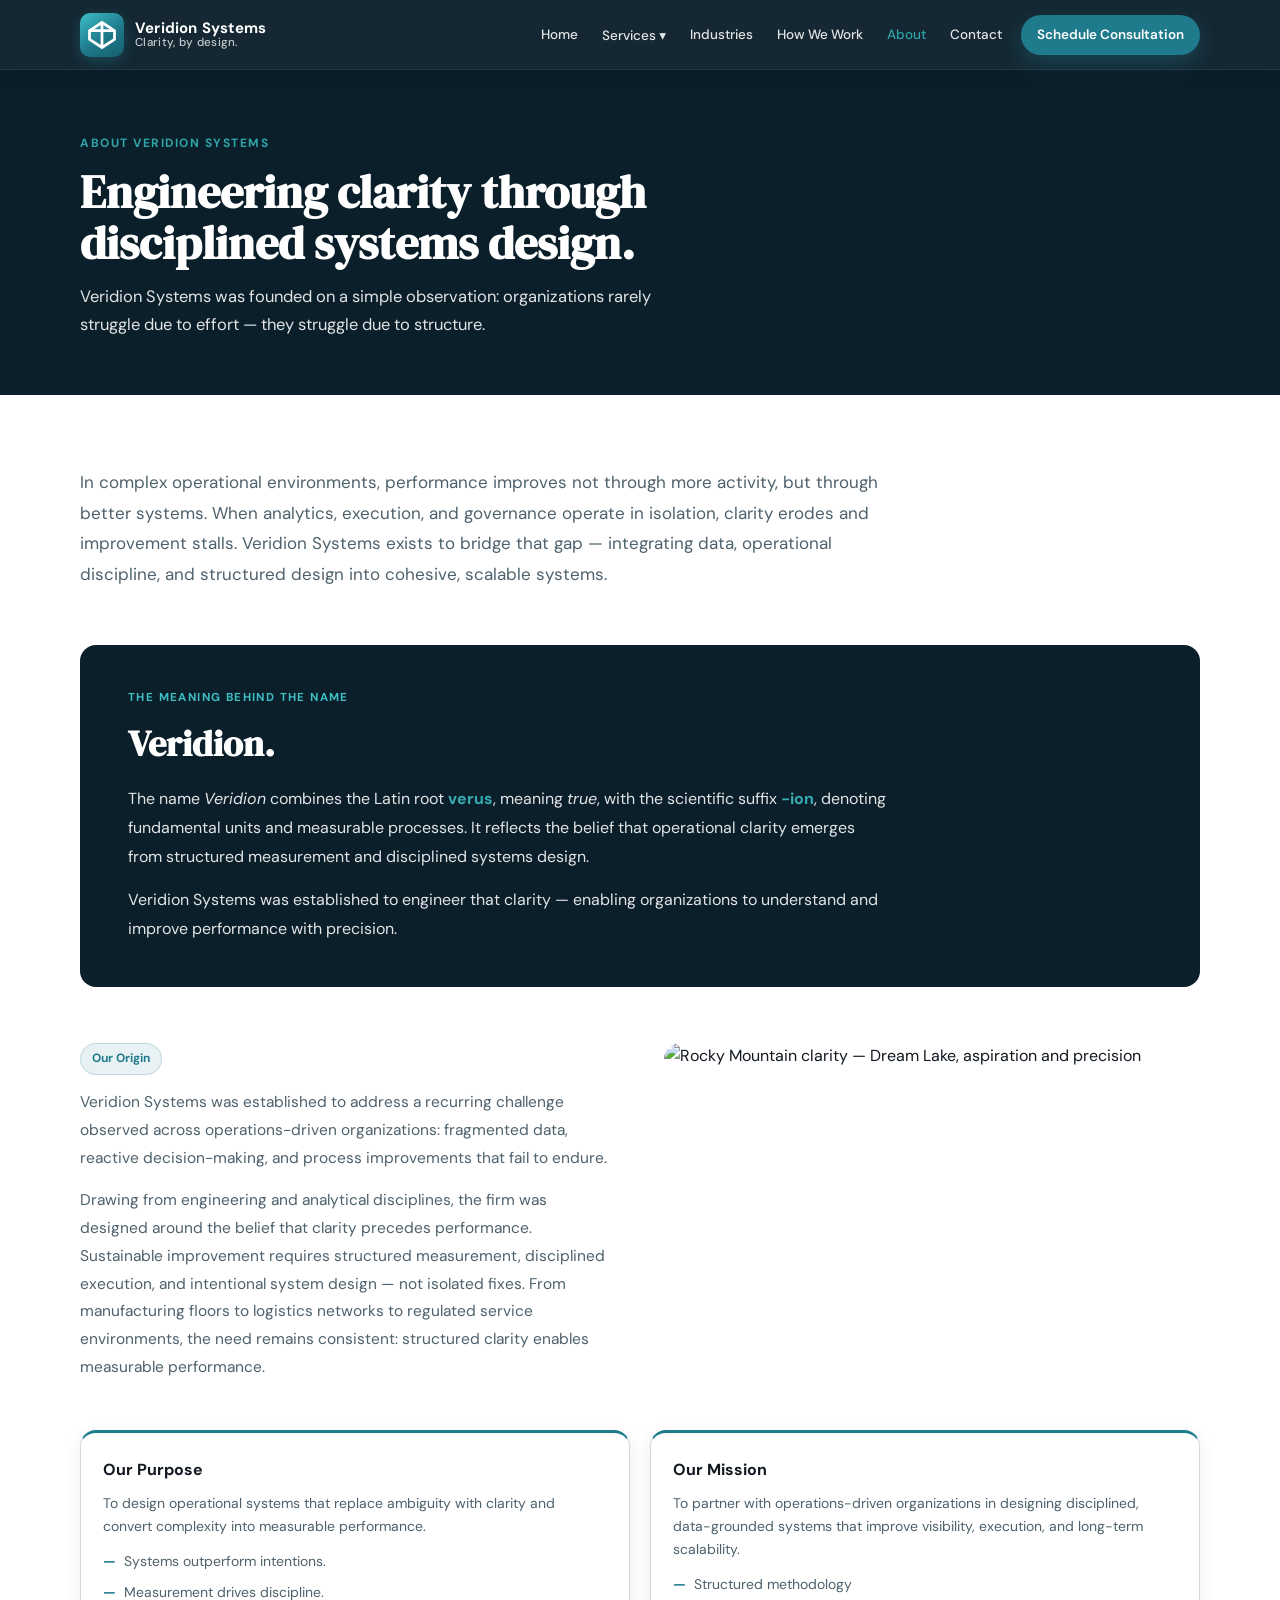
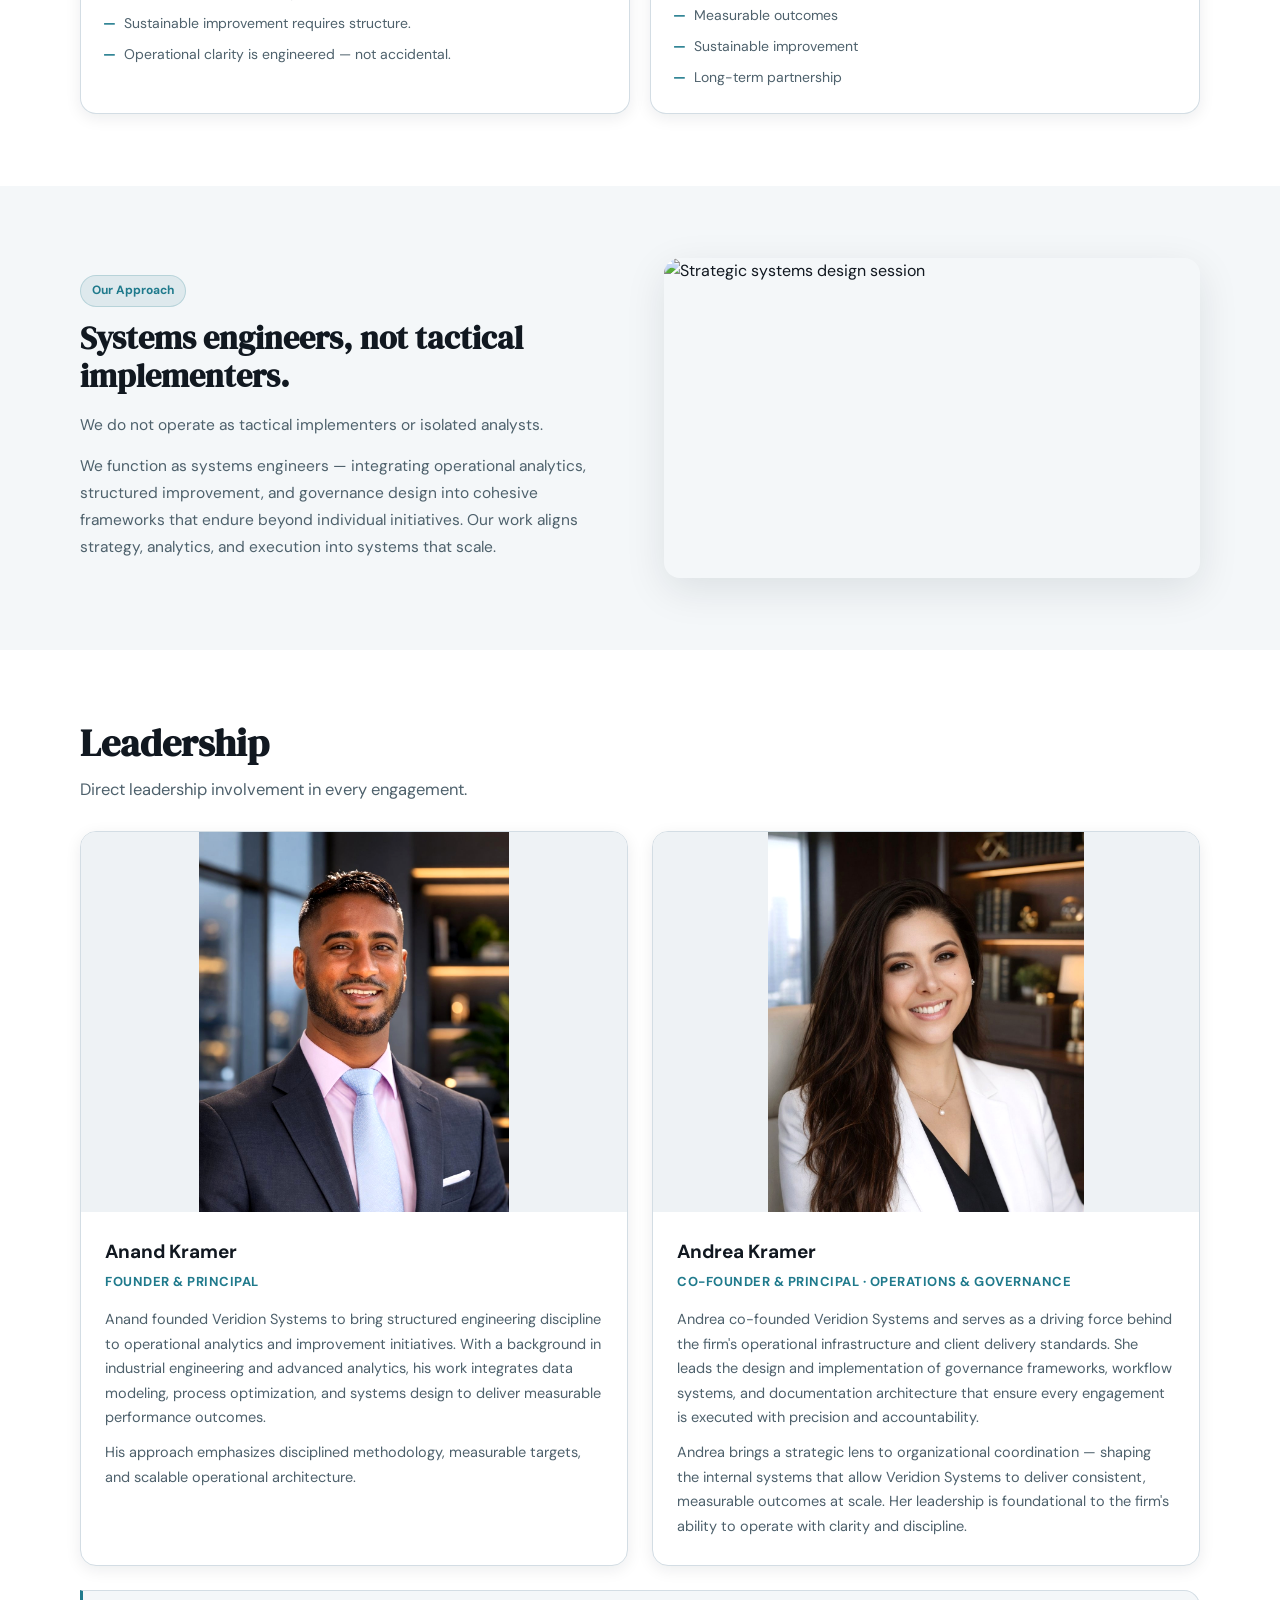
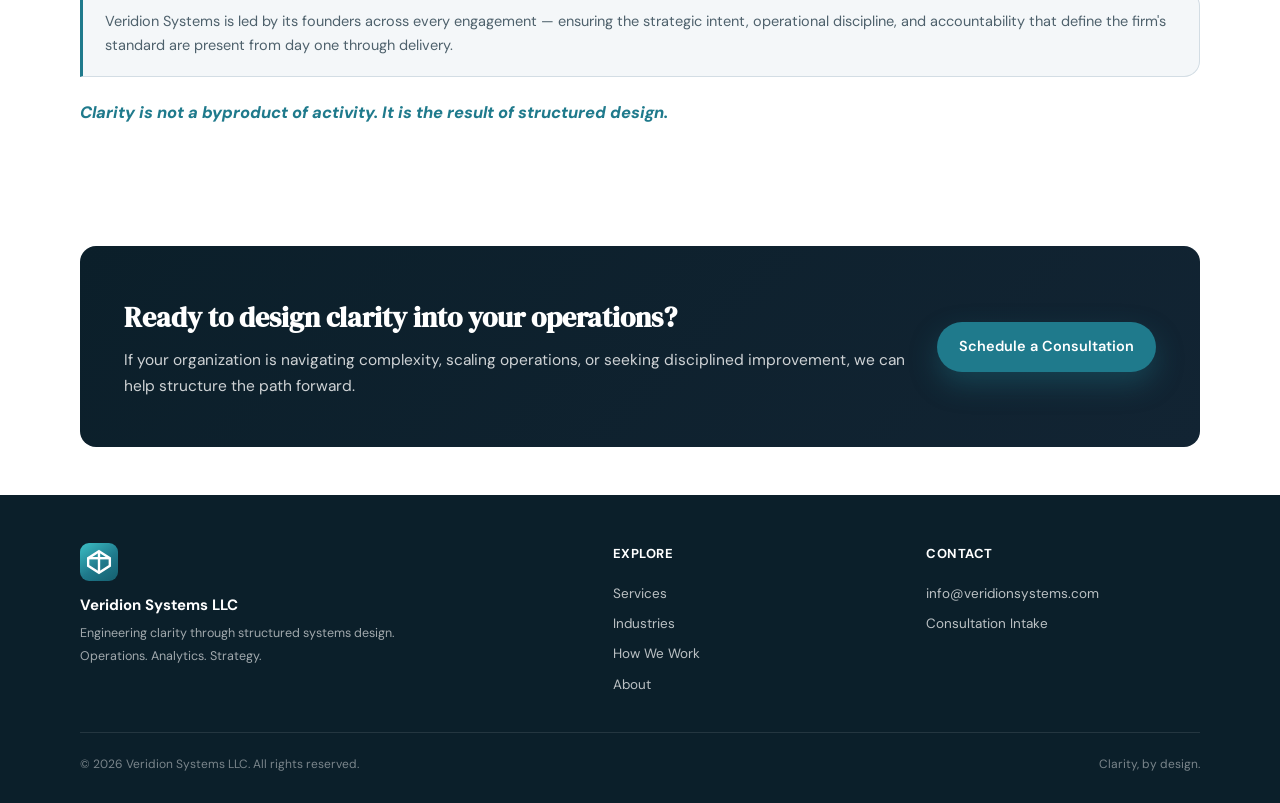
==== commit 74968bd3: "Add files via upload" ====
--- a/about.html
+++ b/about.html
@@ -82,7 +82,7 @@
     </div>
 
     <!-- OUR ORIGIN — full width, clean -->
-    <div class="two-col-grid" style="margin-bottom:48px;" data-reveal>
+    <div style="display:grid;grid-template-columns:1fr 1fr;gap:48px;align-items:start;margin-bottom:48px;" data-reveal>
       <div>
         <div class="badge" style="margin-bottom:14px;">Our Origin</div>
         <p style="font-size:15.5px;color:var(--muted);line-height:1.8;margin-bottom:14px;">
@@ -132,7 +132,7 @@
 <!-- OUR APPROACH — with image -->
 <section class="section section-alt">
   <div class="container">
-    <div class="two-col-grid" data-reveal>
+    <div style="display:grid;grid-template-columns:1fr 1fr;gap:48px;align-items:center;" data-reveal>
       <div>
         <div class="badge" style="margin-bottom:12px;">Our Approach</div>
         <h2 class="serif" style="font-size:clamp(24px,2.8vw,32px);margin-bottom:16px;line-height:1.2;">Systems engineers, not tactical implementers.</h2>
--- a/assets/css/main.css
+++ b/assets/css/main.css
@@ -1362,9 +1362,35 @@
   .fw-arrow { font-size: 12px; }
 }
 
-
-
-
+/* ── INLINE-GRID SECTIONS (home, about — written with style="") ── */
+@media (max-width: 760px) {
+  /* "How We Work" 2-col text+images block */
+  .section .container [style*="grid-template-columns:1fr 1fr;gap:52px"],
+  .section .container [style*="grid-template-columns: 1fr 1fr; gap: 52px"],
+  .section .container [style*="grid-template-columns:1fr 1fr;gap:48px"],
+  .section .container [style*="grid-template-columns: 1fr 1fr; gap: 48px"],
+  .section-alt .container [style*="grid-template-columns:1fr 1fr"],
+  .section-alt .container [style*="grid-template-columns: 1fr 1fr"] {
+    grid-template-columns: 1fr !important;
+    gap: 32px !important;
+  }
+  /* 4-image methodology grid */
+  [style*="grid-template-columns:1fr 1fr;gap:10px"],
+  [style*="grid-template-columns: 1fr 1fr; gap: 10px"] {
+    grid-template-columns: 1fr 1fr !important;
+  }
+  [style*="margin-top:22px"] { margin-top: 0 !important; }
+  [style*="margin-top:-22px"] { margin-top: 0 !important; }
+}
+
+/* ── WHO WE SERVE + PRINCIPLES (dark section, 2-col) ── */
+@media (max-width: 760px) {
+  .section-dark .container [style*="grid-template-columns:1fr 1fr"],
+  .section-dark .container [style*="grid-template-columns: 1fr 1fr"] {
+    grid-template-columns: 1fr !important;
+    gap: 36px !important;
+  }
+}
 
 /* ── PRINCIPLES GRID ── */
 @media (max-width: 760px) {
@@ -1422,7 +1448,12 @@
   .cta-band-actions { flex-direction: row; flex-wrap: wrap; align-items: flex-start; }
 }
 
-
+/* ── CONTACT FORM ── */
+@media (max-width: 640px) {
+  .form-grid { grid-template-columns: 1fr; }
+  [style*="grid-template-columns:1fr 2fr"],
+  [style*="grid-template-columns: 1fr 2fr"] { grid-template-columns: 1fr !important; }
+}
 
 /* ── FRAMEWORK BANNER ── */
 @media (max-width: 640px) {
@@ -1437,88 +1468,13 @@
   .footer-fine { flex-direction: column; align-items: flex-start; }
 }
 
-
-
-
-/* =============================================
-   NAMED GRID CLASSES (replaces inline styles)
-   ============================================= */
-
-/* Two-column content grid */
-.two-col-grid {
-  display: grid;
-  grid-template-columns: 1fr 1fr;
-  gap: 52px;
-  align-items: start;
-}
-
-/* CTA band inner */
-.cta-inner {
-  display: grid;
-  grid-template-columns: 1fr auto;
-  gap: 40px;
-  align-items: center;
-  background: var(--bg);
-  border: 1px solid var(--border);
-  border-radius: var(--radius);
-  padding: 44px;
-}
-.cta-inner h2 {
-  font-family: 'DM Serif Display', serif;
-  font-size: clamp(24px, 2.8vw, 34px);
-  margin-bottom: 10px;
-}
-.cta-inner .cta-actions {
-  display: flex;
-  flex-direction: column;
-  gap: 10px;
-  align-items: flex-end;
-  flex-shrink: 0;
-}
-
-/* Contact layout */
-.contact-layout {
-  display: grid;
-  grid-template-columns: 1fr 380px;
-  gap: 48px;
-  align-items: start;
-}
-
-/* Methodology 2×2 image grid */
-.method-grid {
-  display: grid;
-  grid-template-columns: 1fr 1fr;
-  gap: 10px;
-}
-
-/* =============================================
-   MOBILE OVERRIDES FOR NAMED CLASSES
-   ============================================= */
-
+/* ── ABOUT PAGE inline sections ── */
 @media (max-width: 760px) {
-  .two-col-grid {
+  [style*="display:grid;grid-template-columns:1fr 1fr;gap:48px"],
+  [style*="display: grid; grid-template-columns: 1fr 1fr; gap: 48px;"],
+  [style*="display:grid;grid-template-columns:1fr 1fr;gap:52px"] {
     grid-template-columns: 1fr !important;
-    gap: 32px !important;
+    gap: 24px !important;
   }
-  .contact-layout {
-    grid-template-columns: 1fr !important;
-    gap: 28px !important;
-  }
-  /* Keep method-grid as 2-col but remove offsets */
-  .method-grid > div[style*="margin-top"] {
-    margin-top: 0 !important;
-  }
-}
-
-@media (max-width: 640px) {
-  .cta-inner {
-    grid-template-columns: 1fr !important;
-    padding: 28px 22px !important;
-  }
-  .cta-inner .cta-actions {
-    flex-direction: row;
-    flex-wrap: wrap;
-    align-items: flex-start;
-  }
-  .form-grid { grid-template-columns: 1fr !important; }
-}
+}
+
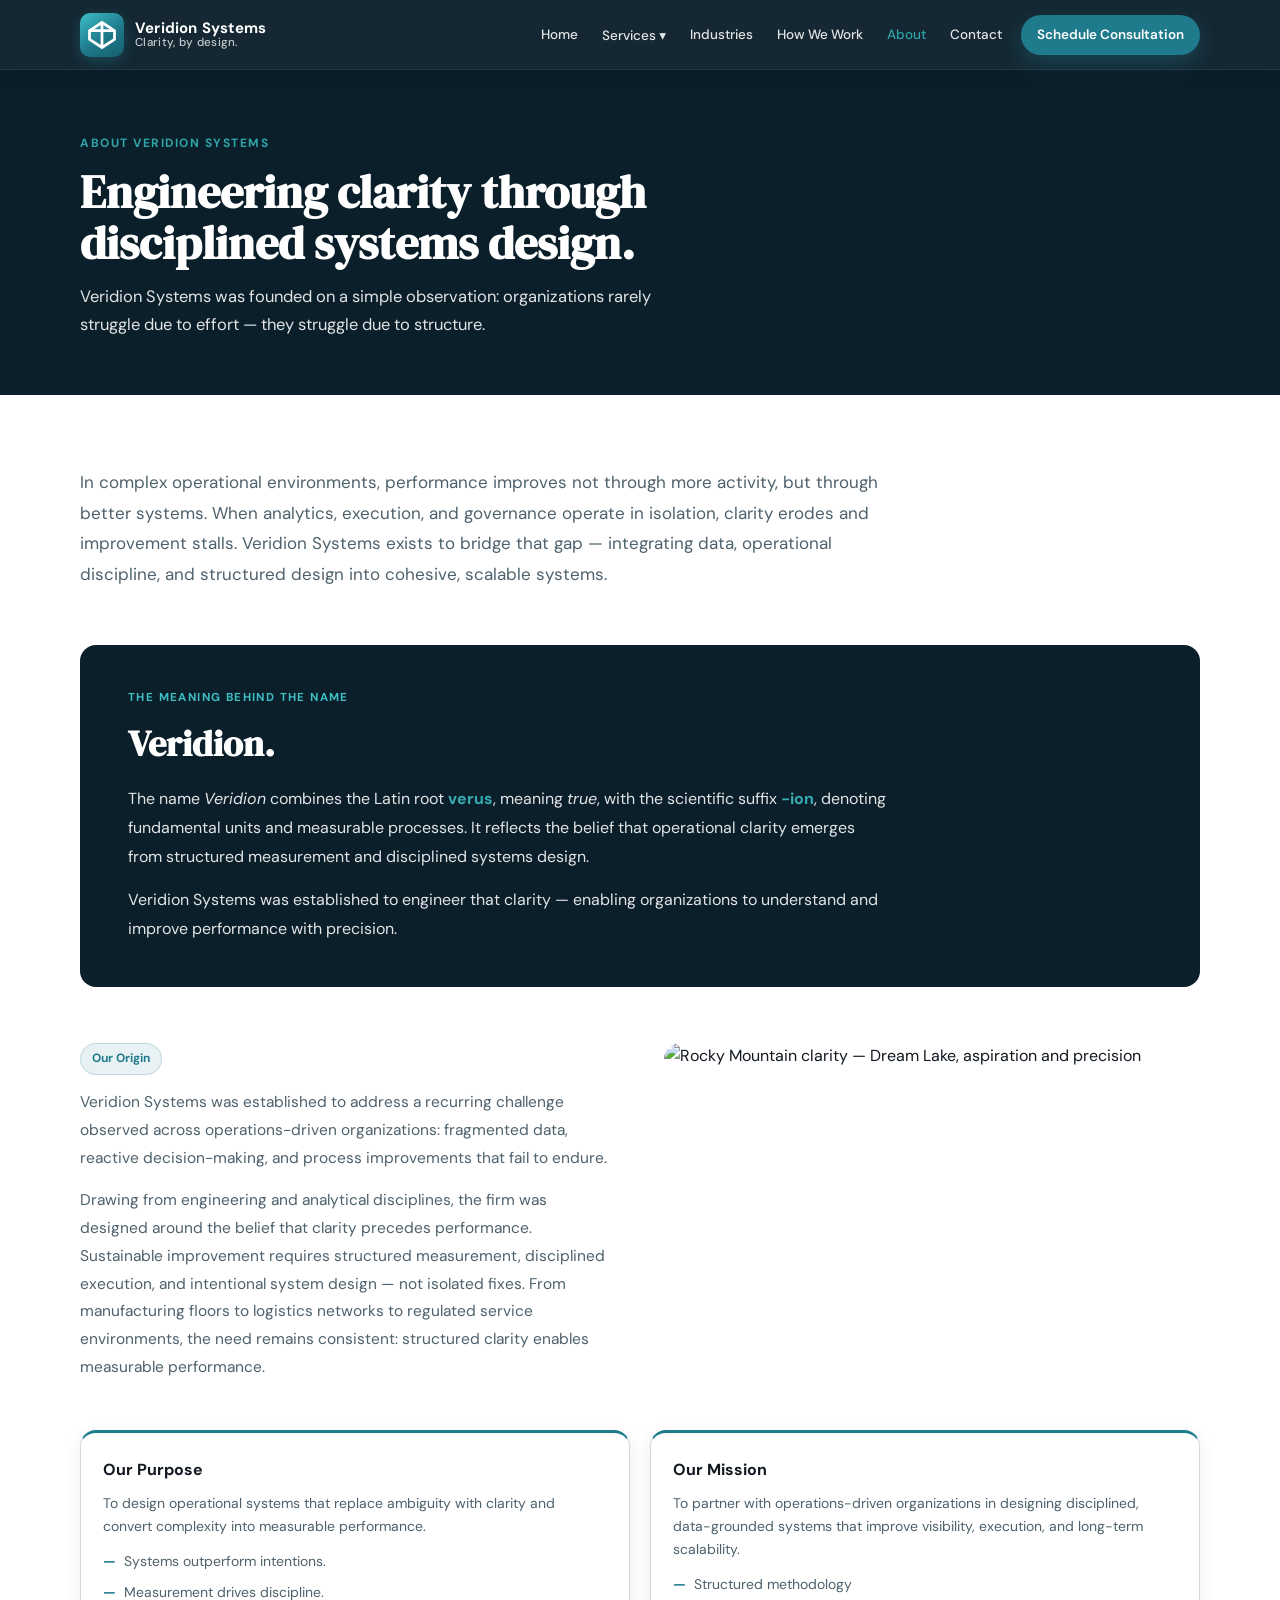
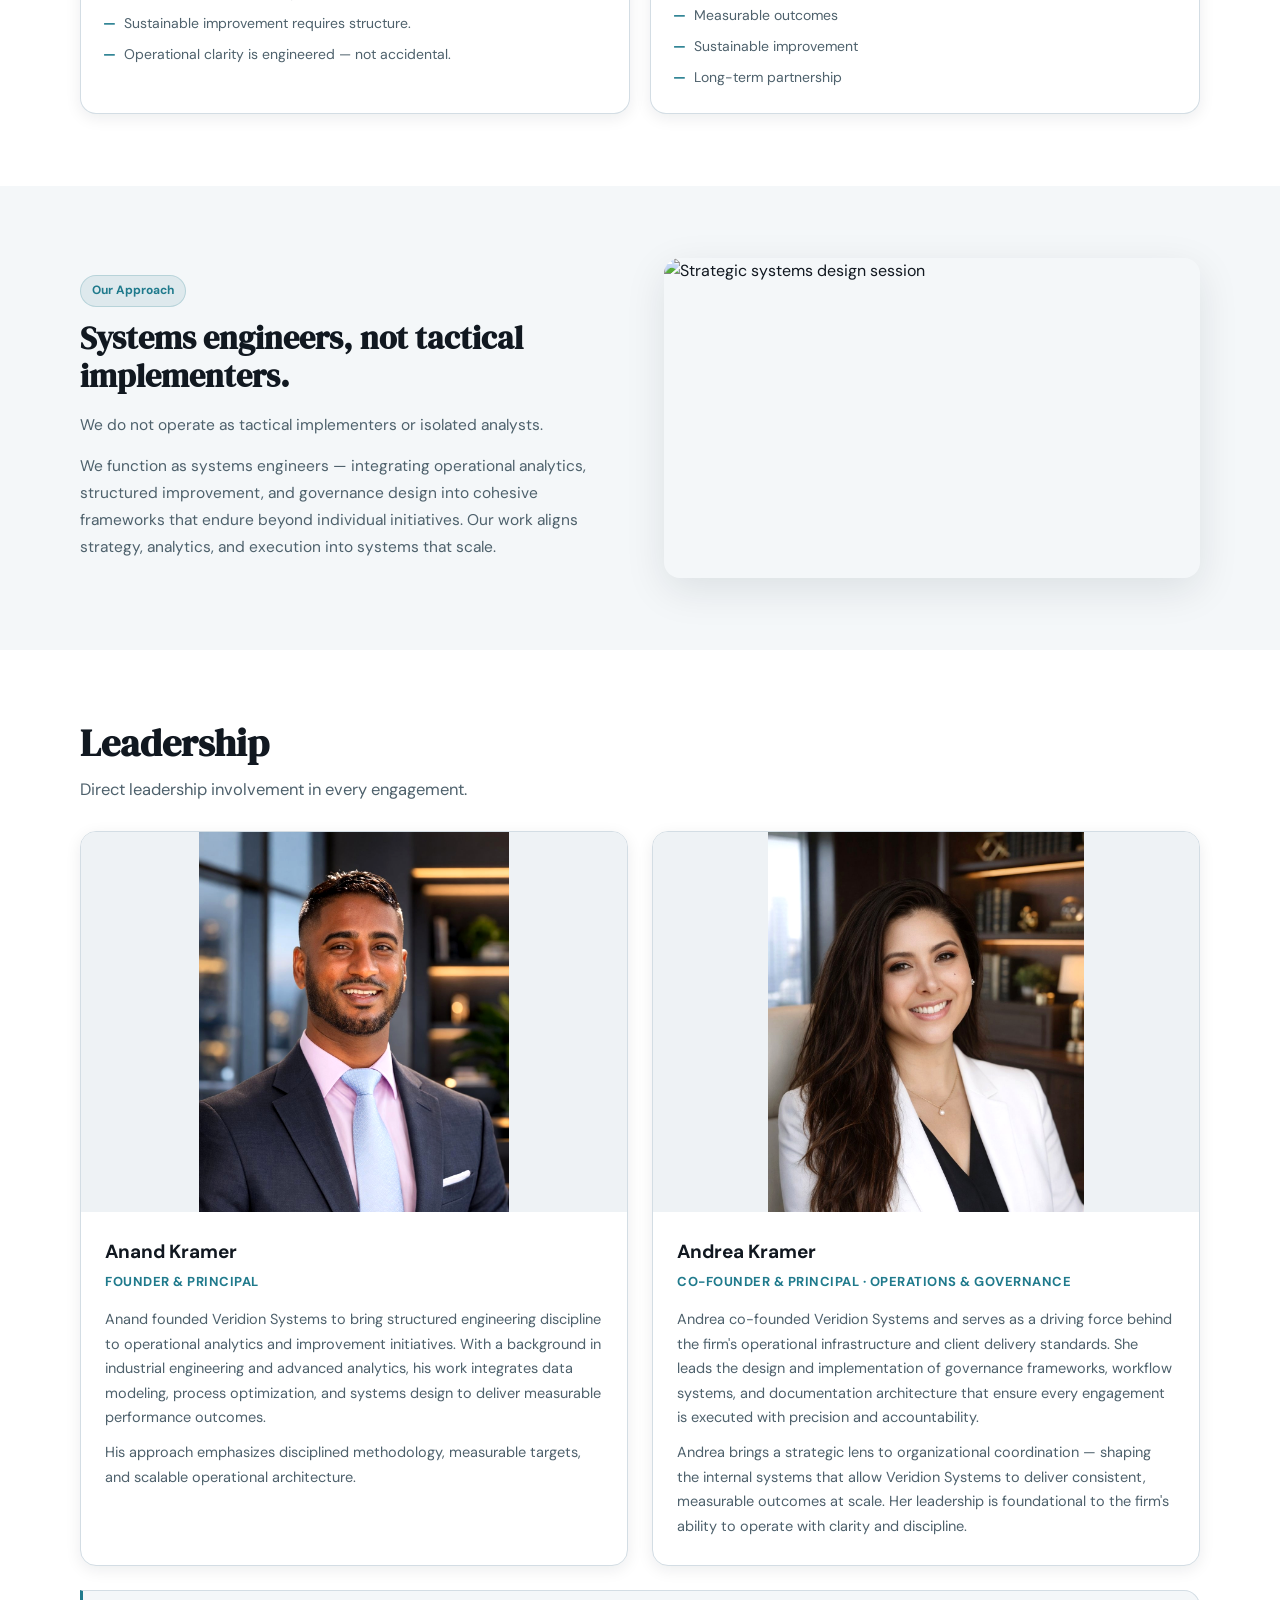
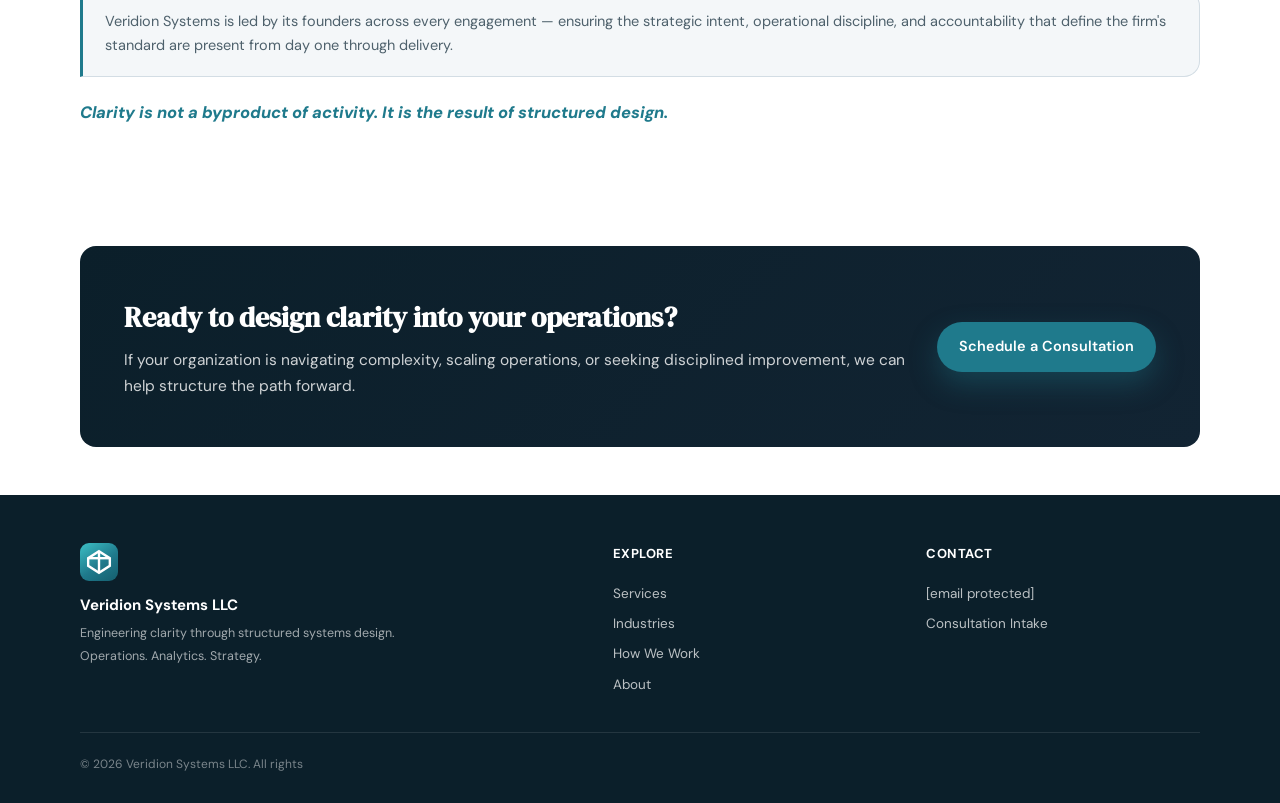
==== commit 6ea673bc: "Add files via upload" ====
--- a/about.html
+++ b/about.html
@@ -253,16 +253,9 @@
       </div>
       <div class="footer-col">
         <h4>Contact</h4>
-        <a href="mailto:info@veridionsystems.com">info@veridionsystems.com</a>
+        <a href="/cdn-cgi/l/email-protection#31585f575e714754435855585e5f42484245545c421f525e5c"><span class="__cf_email__" data-cfemail="056c6b636a457360776c616c6a6b767c76716068762b666a68">[email&#160;protected]</span></a>
         <a href="contact.html">Consultation Intake</a>
       </div>
     </div>
     <div class="footer-fine">
-      <span>© 2026 Veridion Systems LLC. All rights reserved.</span>
-      <span>Clarity, by design.</span>
-    </div>
-  </div>
-</footer>
-<script src="assets/js/main.js"></script>
-</body>
-</html>
+      <span>© 2026 Veridion Systems LLC. All rights
--- a/assets/css/main.css
+++ b/assets/css/main.css
@@ -54,7 +54,7 @@
 .site-header {
   position: sticky;
   top: 0;
-  z-index: 100;
+  z-index: 1000;
   height: var(--hdr-h);
   background: rgba(11,31,42,.96);
   backdrop-filter: blur(14px);
@@ -180,48 +180,8 @@
   transition: opacity .18s ease, transform .18s ease, visibility 0s linear 0s;
 }
 
-/* Mobile */
-.mobile-toggle {
-  display: none;
-  background: transparent;
-  border: 1px solid rgba(255,255,255,.20);
-  color: white;
-  padding: 9px 13px;
-  border-radius: 9px;
-  font-size: 13px;
-  cursor: pointer;
-  font-family: inherit;
-}
-
-@media (max-width: 960px) {
-  .nav-divider { display: none; }
-  .nav {
-    display: none;
-    position: fixed;
-    inset: var(--hdr-h) 0 0 0;
-    background: rgba(11,31,42,.98);
-    flex-direction: column;
-    align-items: stretch;
-    padding: 16px;
-    gap: 4px;
-    overflow-y: auto;
-    z-index: 99;
-  }
-  .nav.open { display: flex; }
-  .nav > a, .nav .dropdown > a { font-size: 15px; padding: 12px 14px; }
-  .dropdown-panel {
-    position: static;
-    visibility: visible; opacity: 1; pointer-events: auto;
-    transform: none; transition: none;
-    background: transparent; border: 0; box-shadow: none;
-    padding: 0 0 8px 14px;
-  }
-  .dropdown-panel::before { display: none; }
-  .dropdown-panel a { color: rgba(255,255,255,.80); font-size: 14px; }
-  .dropdown-panel a:hover { background: rgba(255,255,255,.07); color: white; }
-  .nav .cta-btn { margin: 8px 0 0; text-align: center; }
-  .mobile-toggle { display: block; }
-}
+/* Mobile toggle — hidden on desktop */
+.mobile-toggle { display: none; }
 
 /* =============================================
    HERO (Home)
@@ -951,7 +911,18 @@
   .principles-grid { grid-template-columns: 1fr 1fr; }
   .principle-item:nth-child(even) { border-right: 0; }
   .principle-item:nth-child(1),
-  .principle-item:nth-child(2) { border-bottom: 1px solid var(--border); }
+  .principle-item:nth-child(2),
+  .principle-item:nth-child(3),
+  .principle-item:nth-child(4) { border-bottom: 1px solid var(--border); }
+  /* 5th item: span full width and center */
+  .principle-item--last {
+    grid-column: 1 / -1;
+    border-right: 0 !important;
+    border-bottom: 0 !important;
+    display: flex;
+    flex-direction: column;
+    align-items: center;
+  }
 }
 
 /* =============================================
@@ -1448,6 +1419,21 @@
   .cta-band-actions { flex-direction: row; flex-wrap: wrap; align-items: flex-start; }
 }
 
+/* ── HOME PAGE CTA ── */
+@media (max-width: 760px) {
+  .home-cta-grid {
+    grid-template-columns: 1fr !important;
+    gap: 20px !important;
+    padding: 28px 24px !important;
+  }
+  .home-cta-actions {
+    flex-direction: row !important;
+    align-items: center !important;
+    flex-wrap: wrap !important;
+    gap: 14px !important;
+  }
+}
+
 /* ── CONTACT FORM ── */
 @media (max-width: 640px) {
   .form-grid { grid-template-columns: 1fr; }
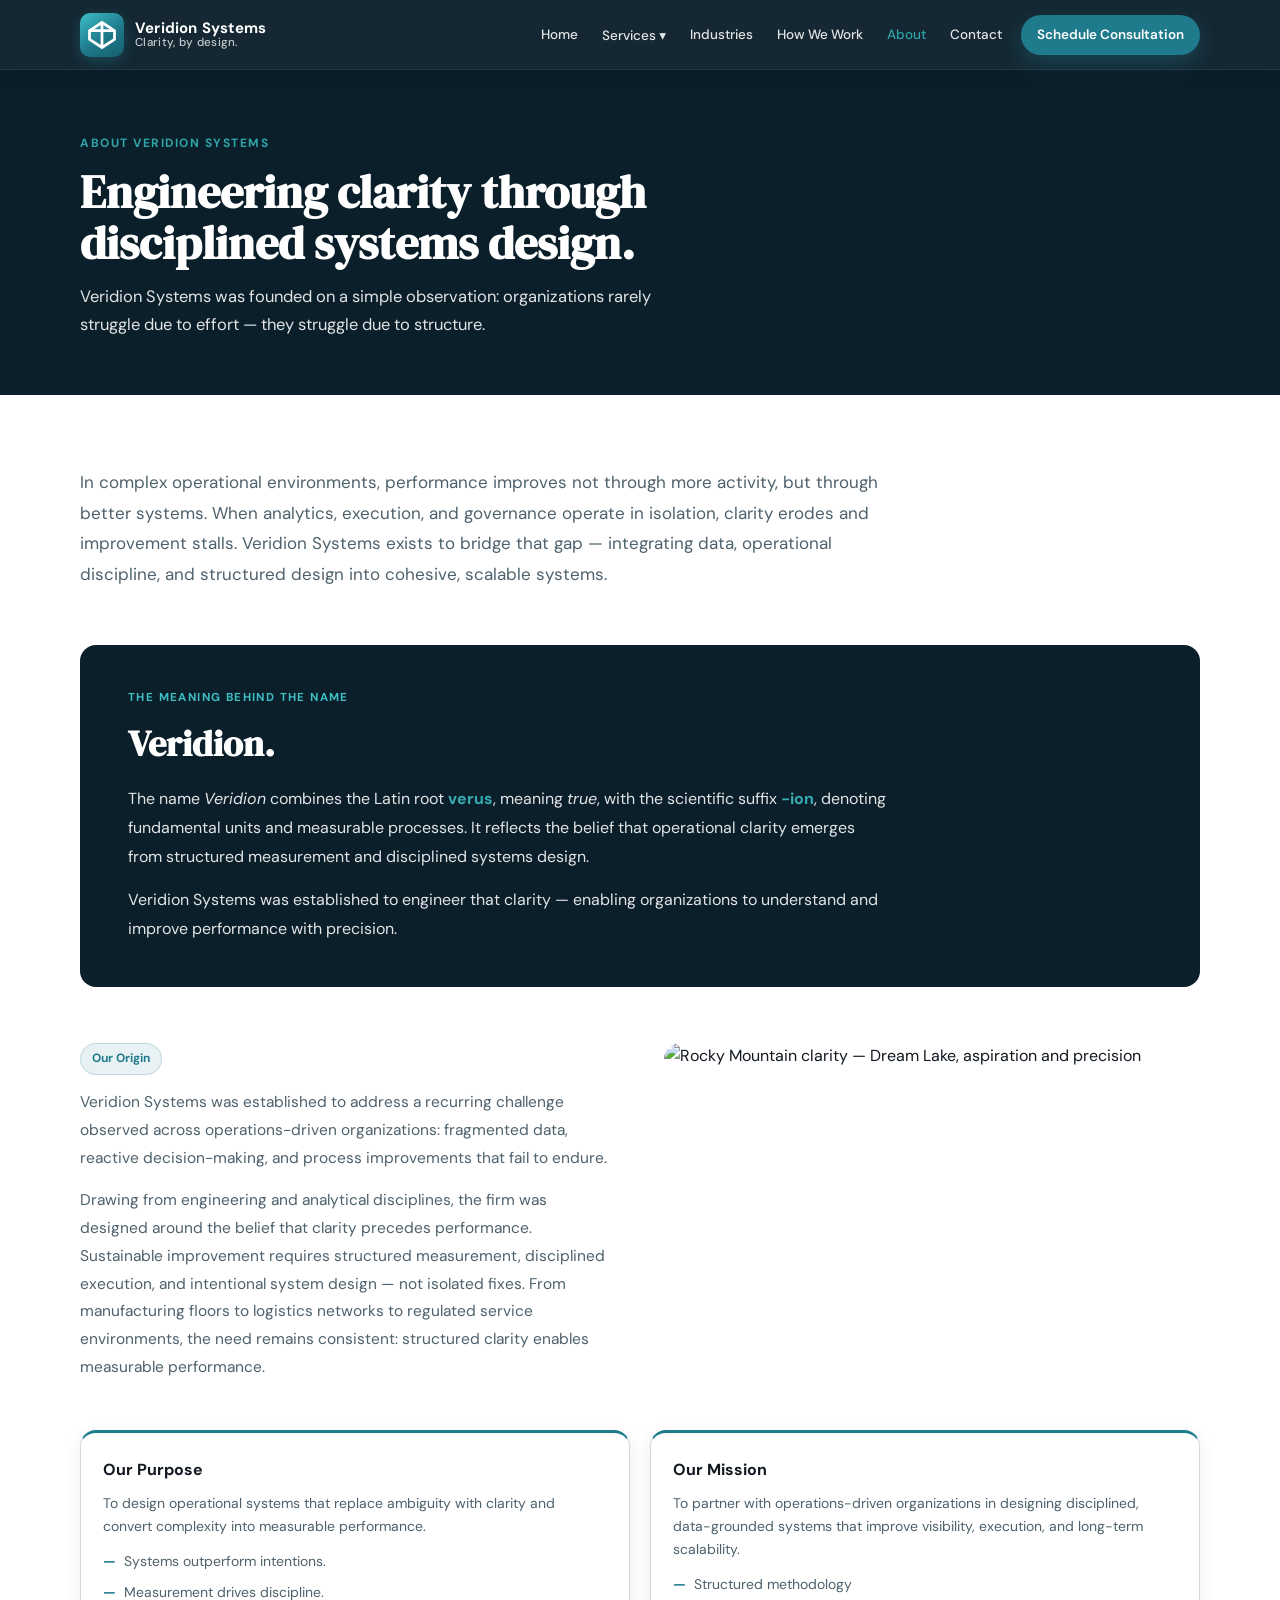
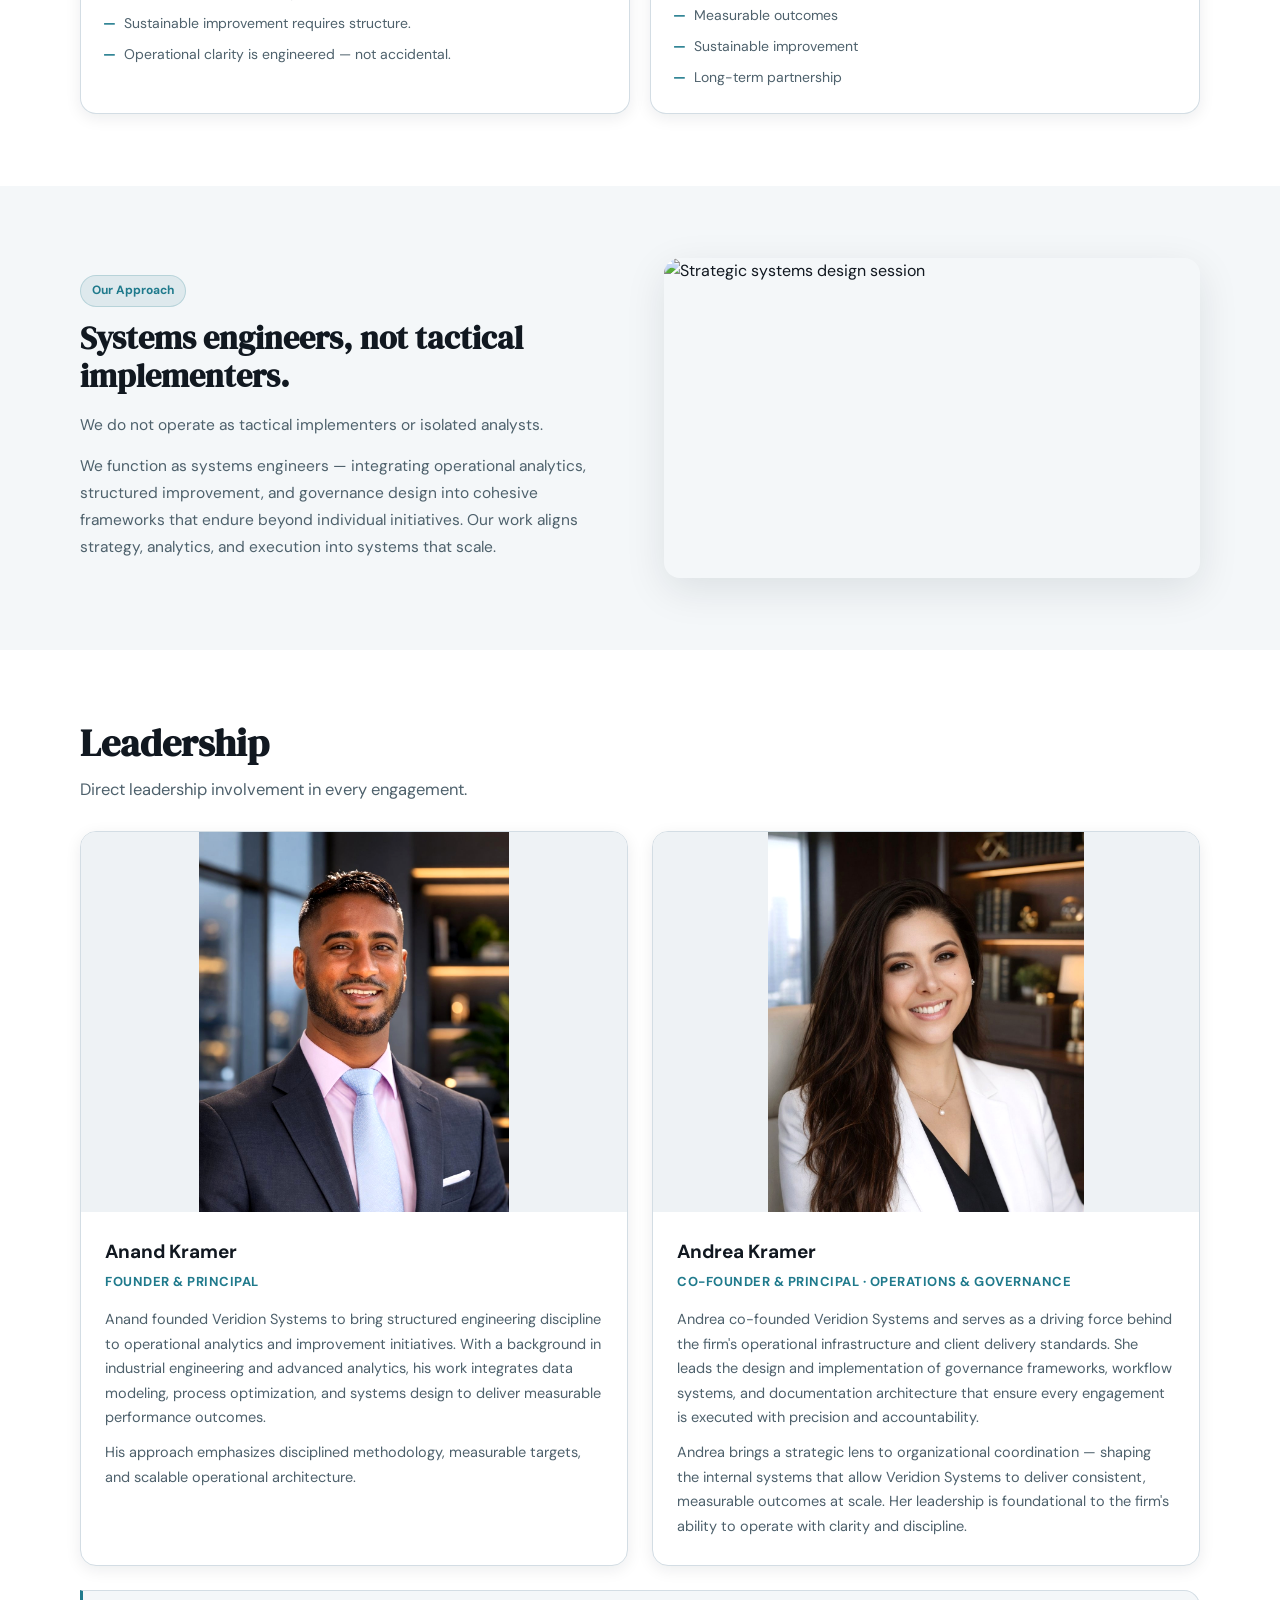
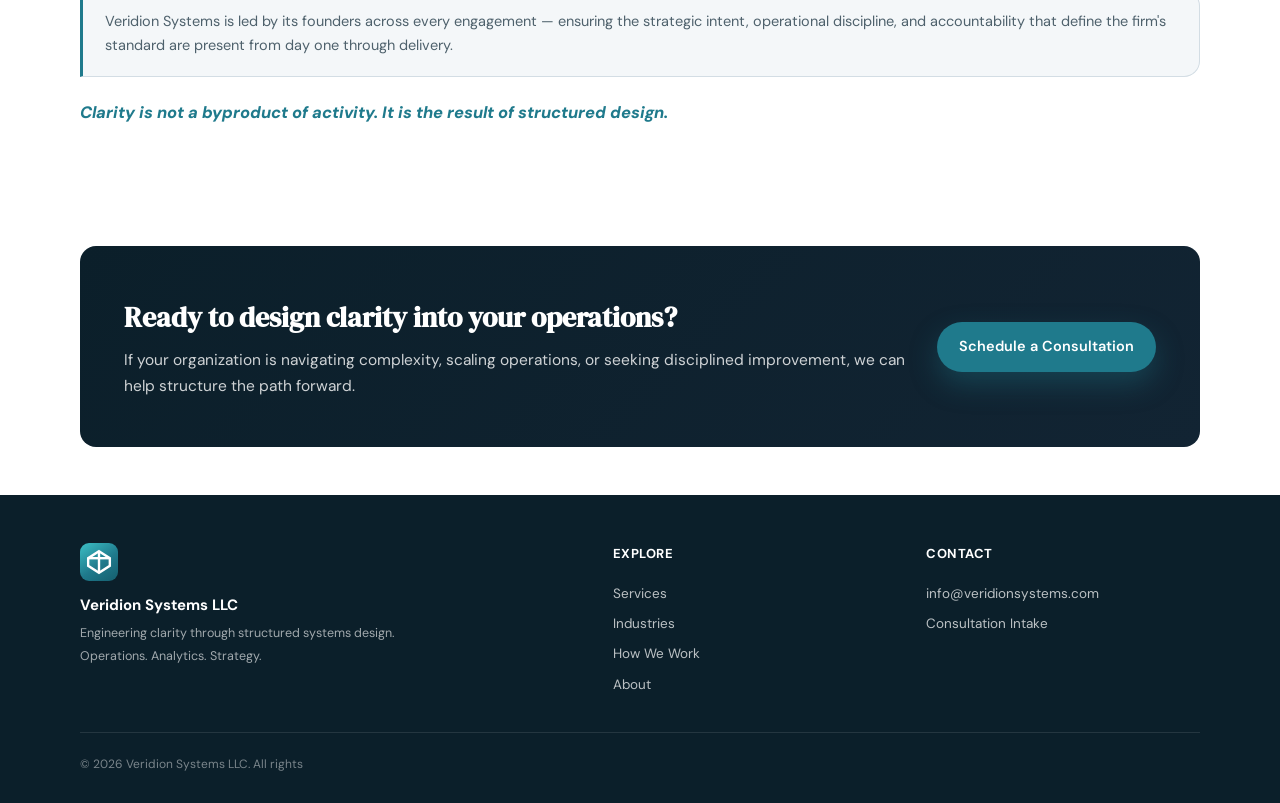
==== commit f0c54ae8: "Add files via upload" ====
--- a/about.html
+++ b/about.html
@@ -253,7 +253,7 @@
       </div>
       <div class="footer-col">
         <h4>Contact</h4>
-        <a href="/cdn-cgi/l/email-protection#31585f575e714754435855585e5f42484245545c421f525e5c"><span class="__cf_email__" data-cfemail="056c6b636a457360776c616c6a6b767c76716068762b666a68">[email&#160;protected]</span></a>
+        <a href="mailto:info@veridionsystems.com">info@veridionsystems.com</a>
         <a href="contact.html">Consultation Intake</a>
       </div>
     </div>
--- a/assets/css/main.css
+++ b/assets/css/main.css
@@ -1242,35 +1242,59 @@
   .nav {
     display: none;
     position: fixed;
-    top: var(--hdr-h); left: 0; right: 0; bottom: 0;
-    background: rgba(10,25,38,.97);
-    backdrop-filter: blur(16px);
+    top: var(--hdr-h); left: 0; right: 0;
+    height: calc(100vh - var(--hdr-h));
+    background: rgba(10,25,38,.98);
+    backdrop-filter: blur(20px);
+    -webkit-backdrop-filter: blur(20px);
     flex-direction: column;
     align-items: stretch;
-    padding: 10px 16px 40px;
+    padding: 8px 16px 60px;
     gap: 0;
     overflow-y: auto;
+    overflow-x: hidden;
+    -webkit-overflow-scrolling: touch;
     z-index: 999;
-    border-top: 1px solid rgba(255,255,255,.08);
+    border-top: 1px solid rgba(255,255,255,.10);
   }
   .nav.open { display: flex; }
 
   /* Nav links — large tap targets */
   .nav > a,
   .nav .dropdown > a {
-    font-size: 16px;
+    display: block;
+    font-size: 17px;
     font-weight: 600;
-    padding: 15px 16px;
+    padding: 16px 18px;
     border-radius: 10px;
-    color: rgba(255,255,255,.88);
-    border-bottom: 1px solid rgba(255,255,255,.07);
+    color: rgba(255,255,255,.90);
+    border-bottom: 1px solid rgba(255,255,255,.08);
   }
   .nav > a:last-of-type { border-bottom: 0; }
-  .nav > a:hover,
-  .nav > a[aria-current="page"] { color: var(--cyan-light); background: rgba(255,255,255,.05); }
-
-  /* Services sub-links — always visible, indented */
+  .nav > a:active,
+  .nav > a[aria-current="page"] { color: var(--cyan-light); background: rgba(255,255,255,.06); }
+
+  /* Services dropdown — collapsible, controlled by JS adding .open to .dropdown */
   .dropdown { position: static; }
+  .dropdown > a {
+    display: flex !important;
+    align-items: center;
+    justify-content: space-between;
+  }
+  .dropdown > a::after {
+    content: '›';
+    font-size: 20px;
+    line-height: 1;
+    opacity: .6;
+    transform: rotate(90deg);
+    transition: transform .2s;
+    flex-shrink: 0;
+    margin-left: 8px;
+  }
+  .dropdown.open > a::after {
+    transform: rotate(270deg);
+    opacity: 1;
+  }
   .dropdown-panel {
     position: static !important;
     visibility: visible !important;
@@ -1278,32 +1302,38 @@
     pointer-events: auto !important;
     transform: none !important;
     transition: none !important;
-    display: block !important;
+    display: none !important;
     background: rgba(255,255,255,.05);
     border: 0;
-    border-radius: 10px;
+    border-left: 2px solid rgba(47,164,169,.40);
+    border-radius: 0 10px 10px 0;
     box-shadow: none;
-    padding: 4px 6px 8px 8px;
-    margin: 0 0 4px 8px;
-  }
+    padding: 4px 6px 6px 6px;
+    margin: 0 0 6px 18px;
+  }
+  .dropdown.open .dropdown-panel { display: block !important; }
   .dropdown-panel::before { display: none !important; }
   .dropdown-panel a {
-    font-size: 14.5px;
+    display: block;
+    font-size: 15px;
+    font-weight: 500;
     color: rgba(255,255,255,.72);
-    padding: 11px 14px;
+    padding: 12px 14px;
     border-radius: 8px;
     border-bottom: 0;
-  }
-  .dropdown-panel a:hover { background: rgba(255,255,255,.08); color: white; }
+    white-space: normal;
+    line-height: 1.4;
+  }
+  .dropdown-panel a:active { background: rgba(255,255,255,.08); color: white; }
 
   /* CTA button */
   .nav .cta-btn {
-    margin: 14px 0 0 !important;
-    padding: 15px 20px !important;
-    font-size: 15px !important;
+    display: block !important;
+    margin: 16px 0 0 !important;
+    padding: 17px 20px !important;
+    font-size: 16px !important;
     border-radius: 12px !important;
-    text-align: center;
-    justify-content: center;
+    text-align: center !important;
   }
 }
 
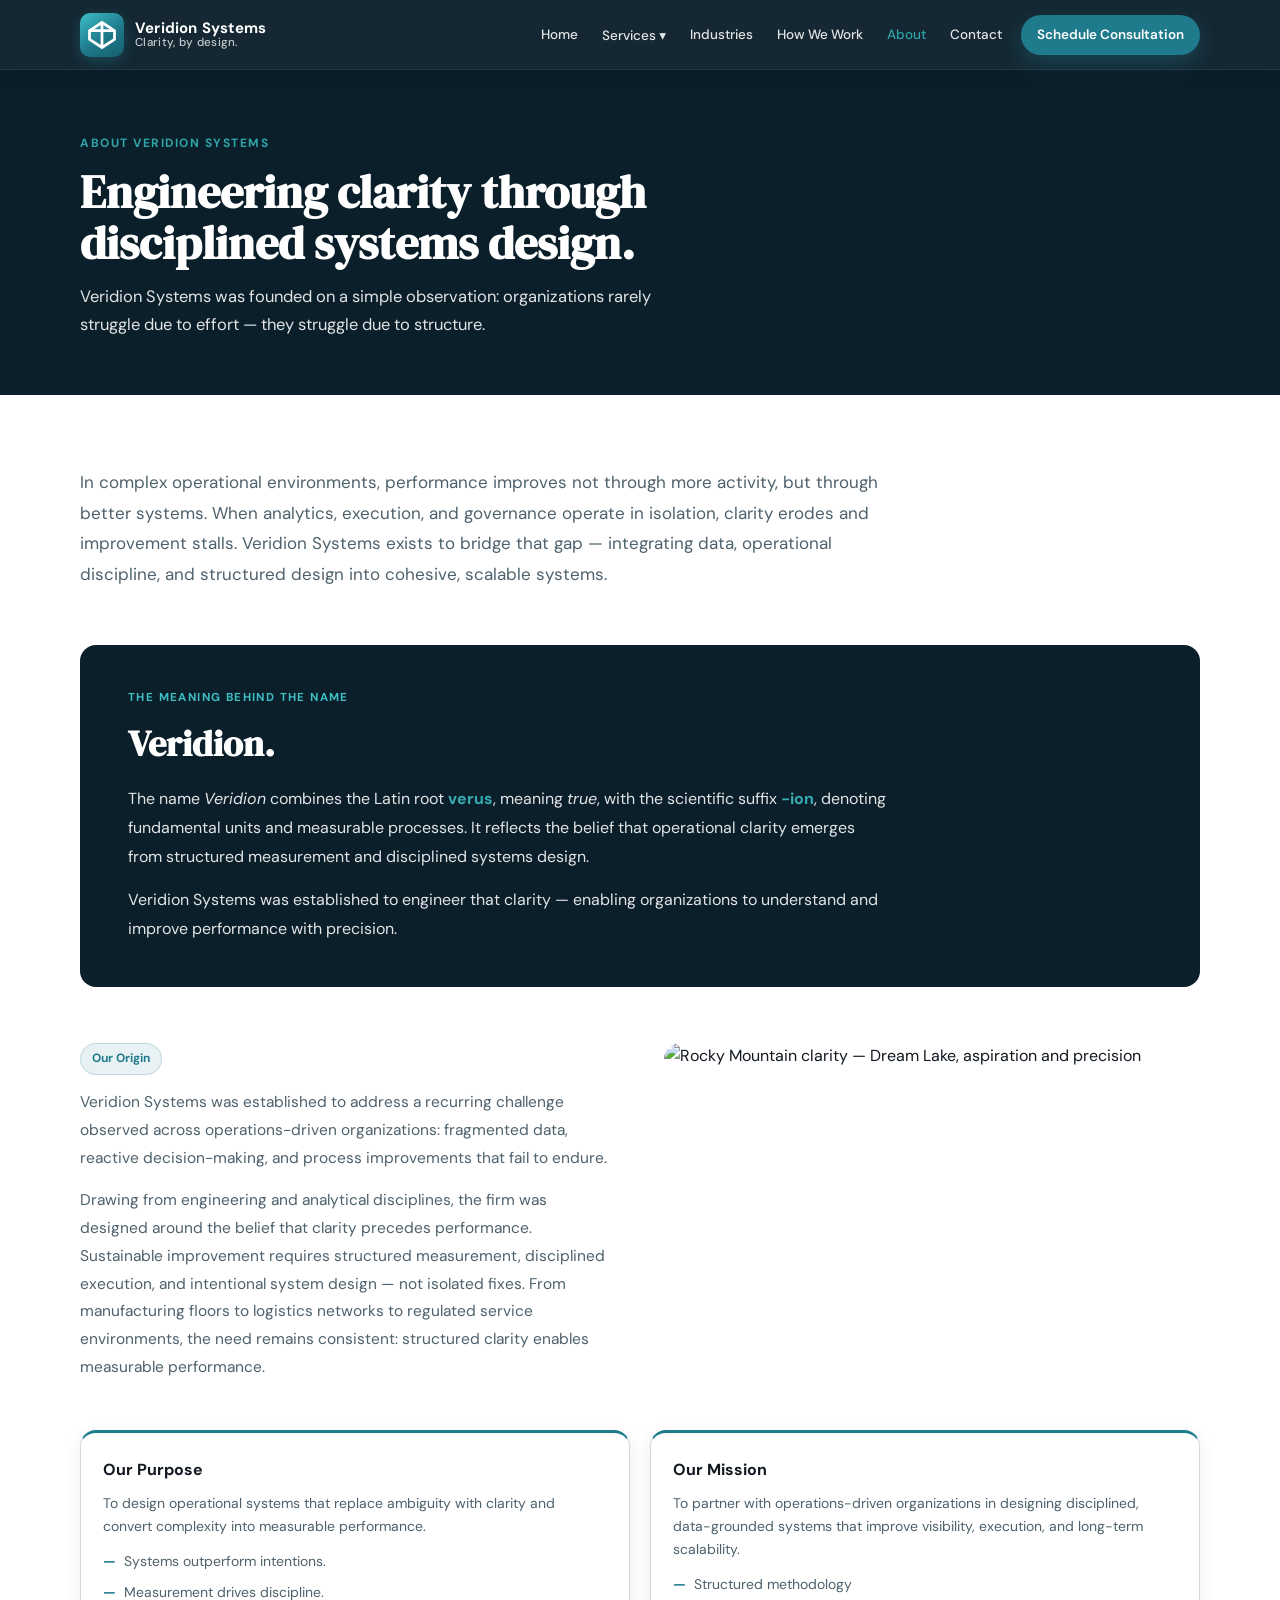
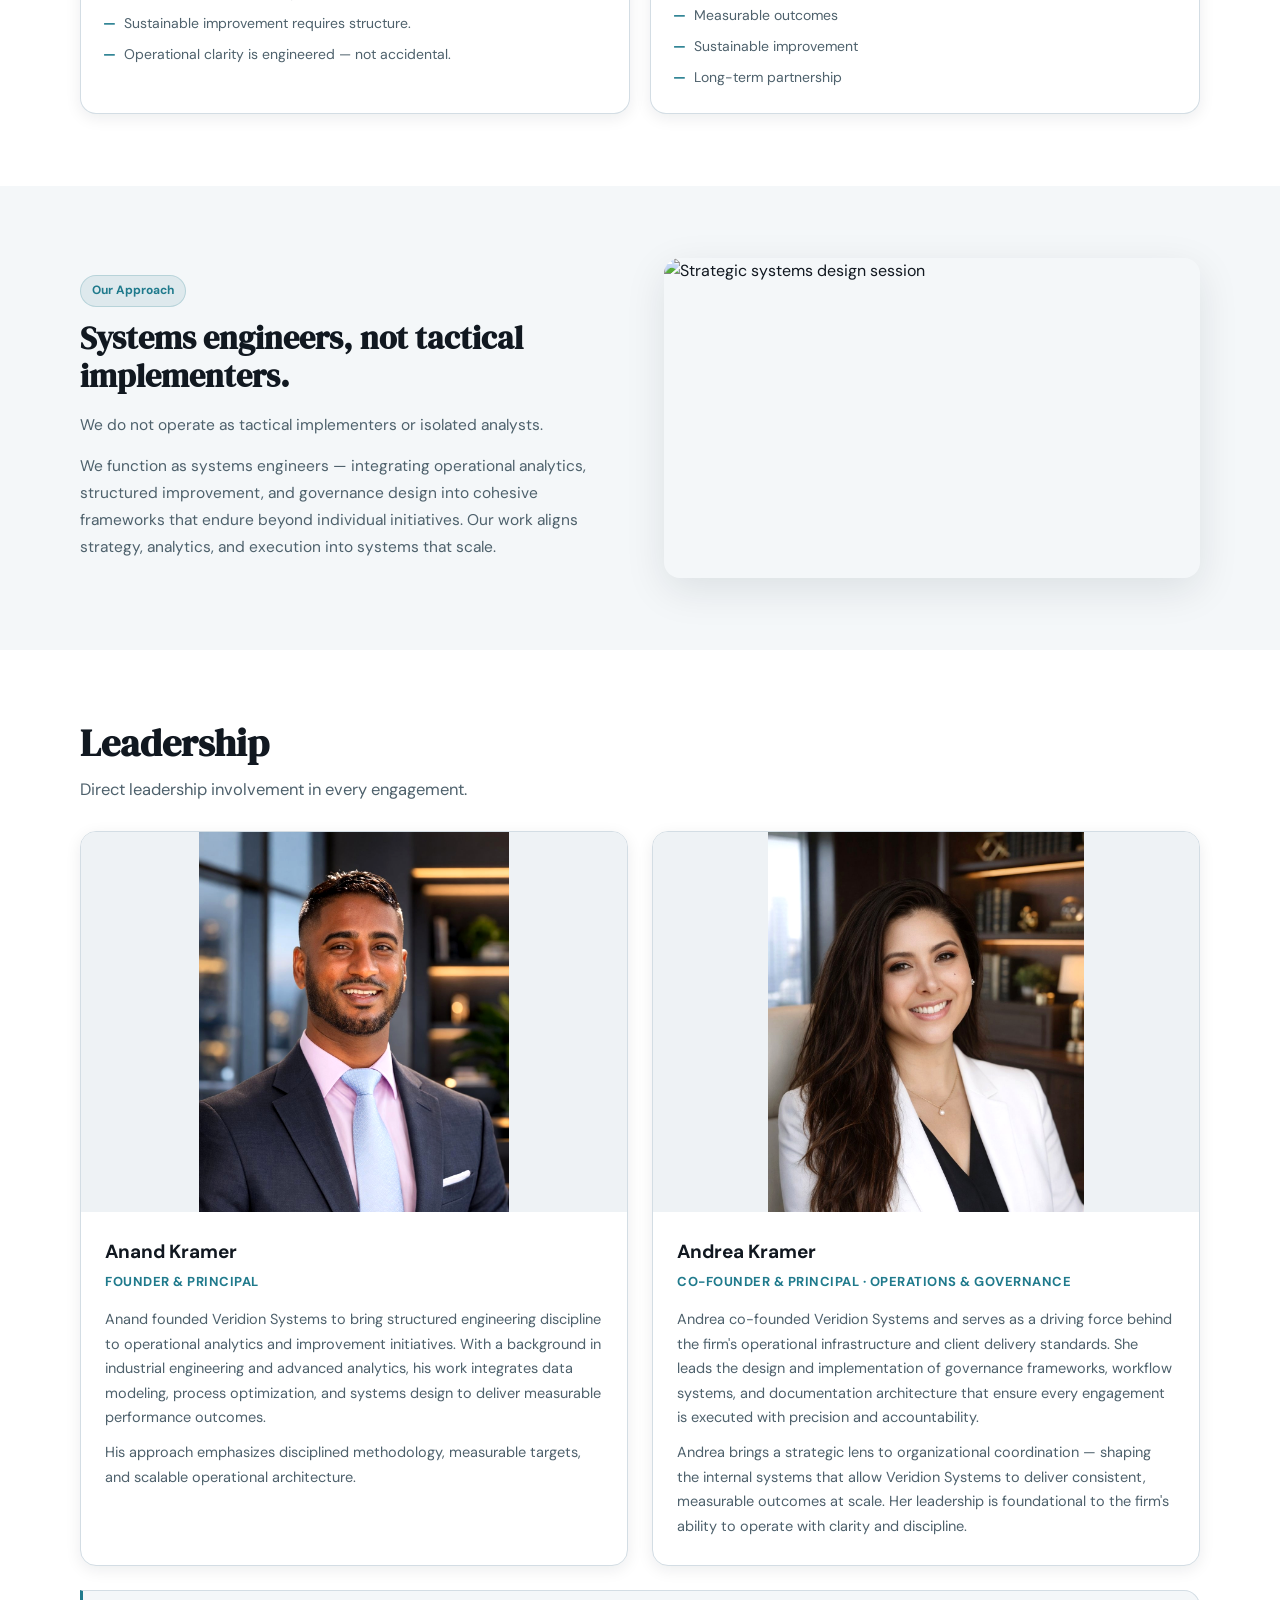
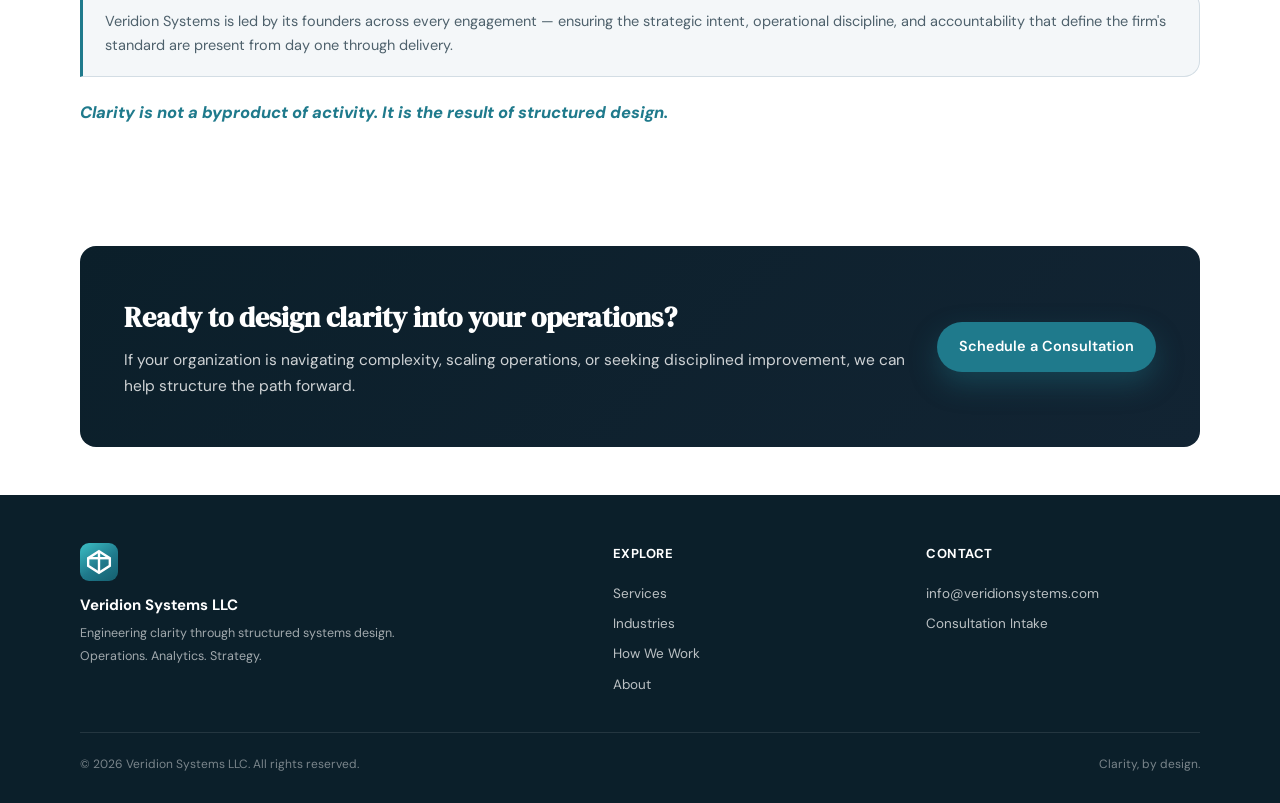
==== commit 16d50f67: "Add files via upload" ====
--- a/about.html
+++ b/about.html
@@ -258,4 +258,11 @@
       </div>
     </div>
     <div class="footer-fine">
-      <span>© 2026 Veridion Systems LLC. All rights+      <span>© 2026 Veridion Systems LLC. All rights reserved.</span>
+      <span>Clarity, by design.</span>
+    </div>
+  </div>
+</footer>
+<script src="assets/js/main.js"></script>
+</body>
+</html>
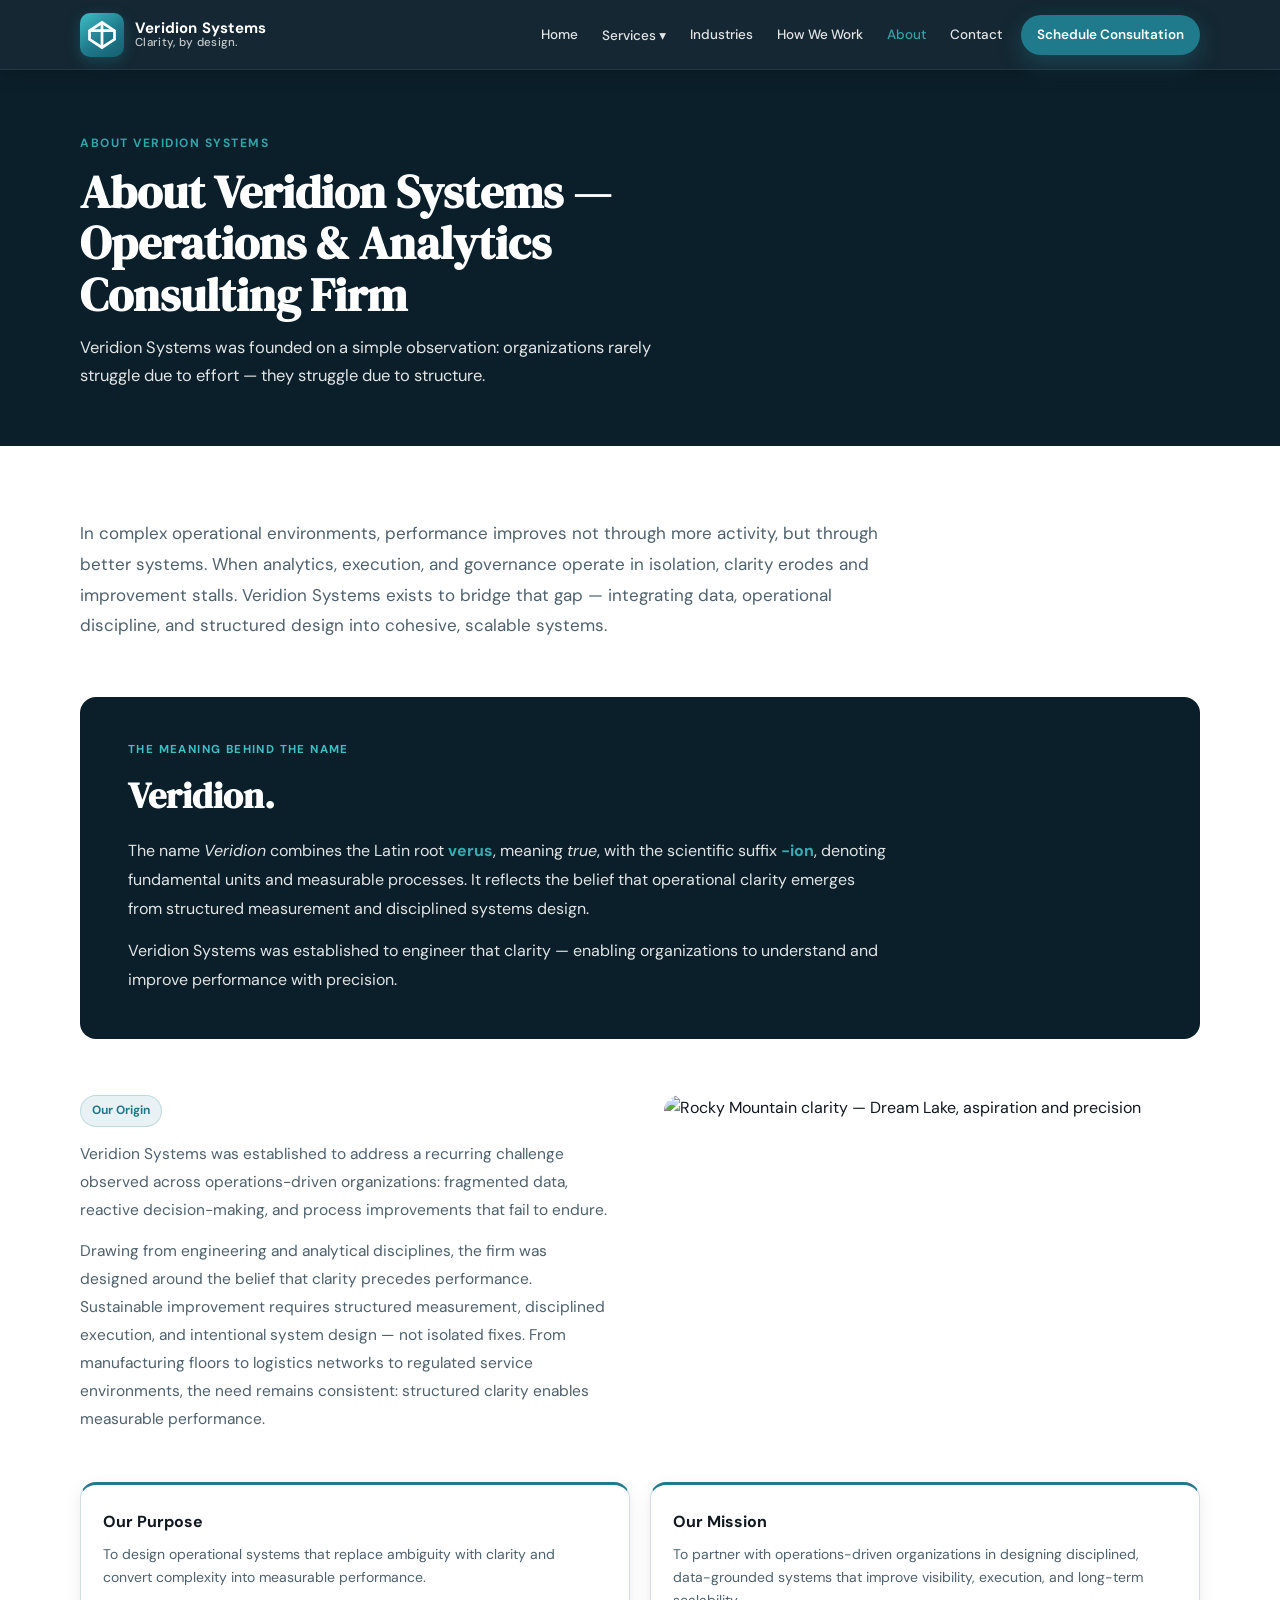
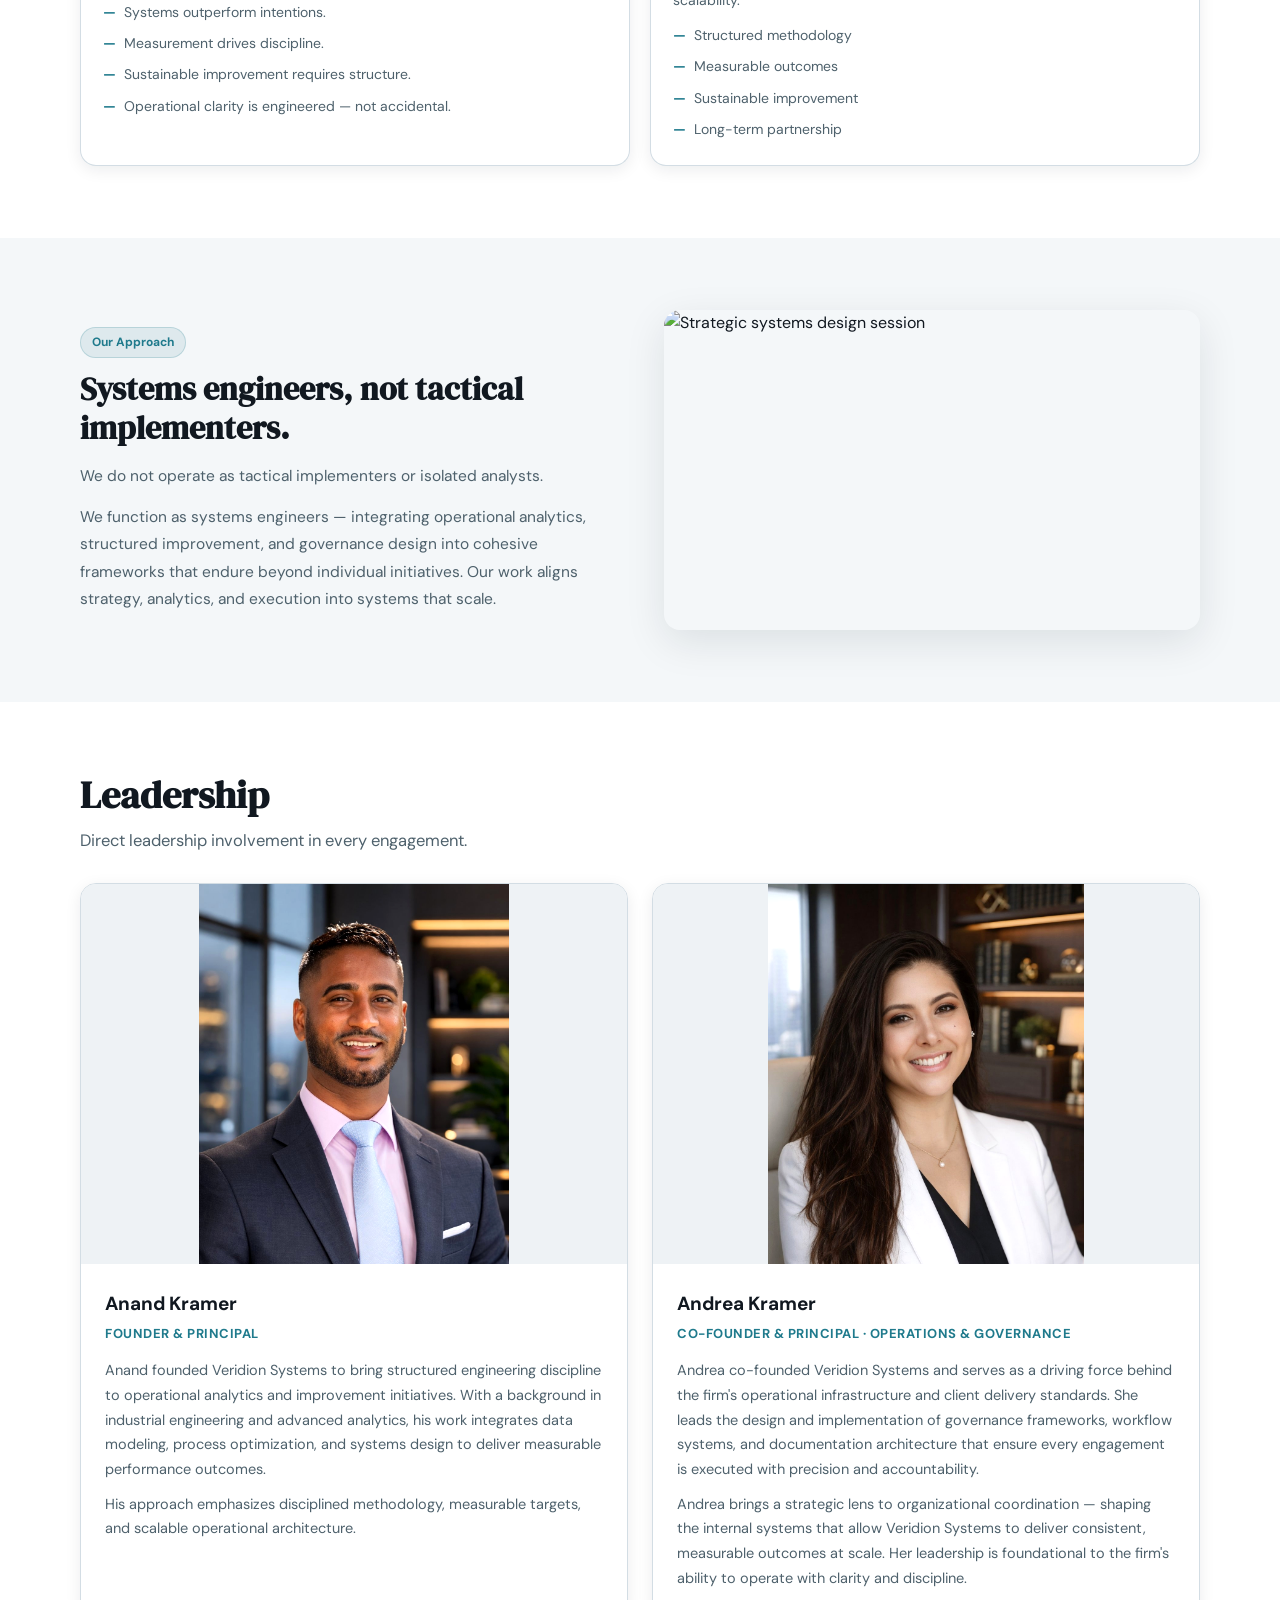
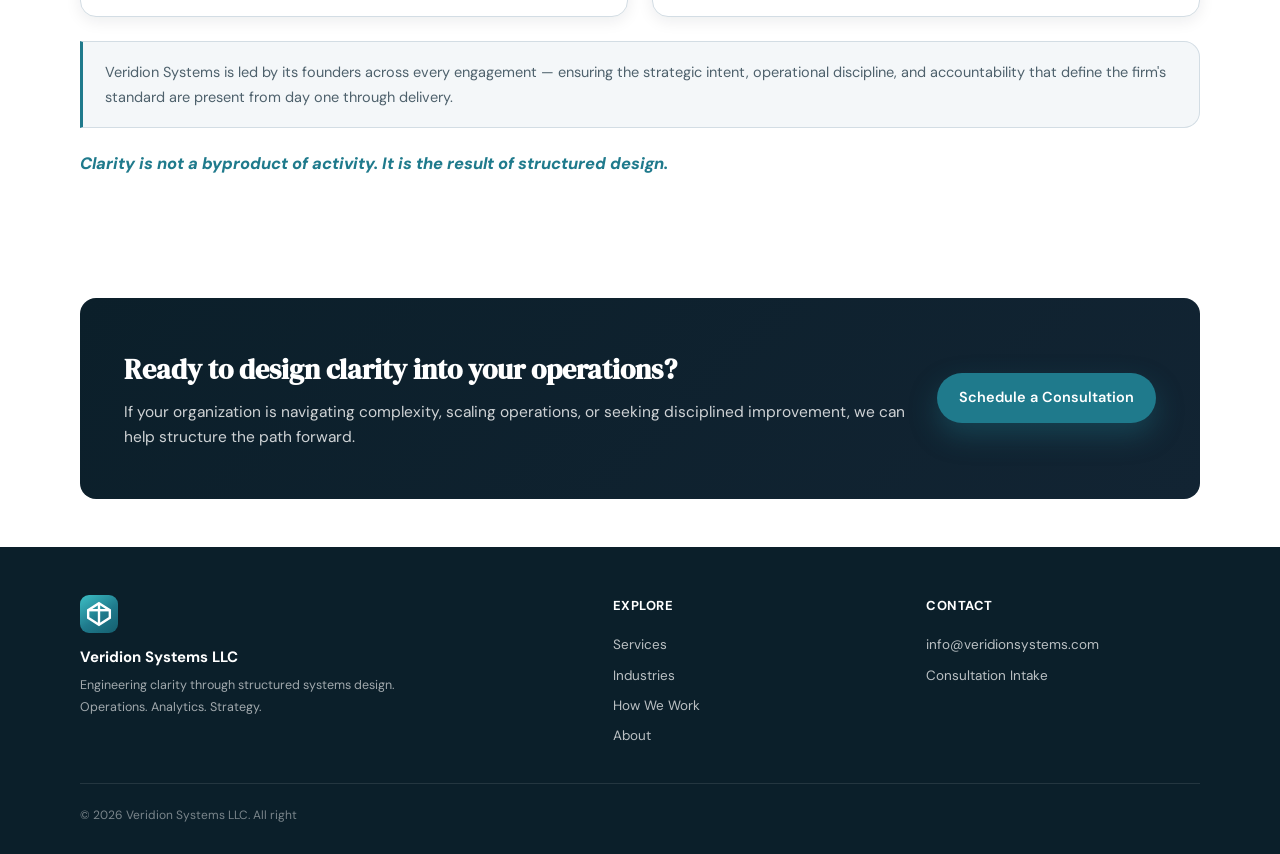
==== commit e178b42f: "Add files via upload" ====
--- a/about.html
+++ b/about.html
@@ -3,8 +3,8 @@
 <head>
   <meta charset="utf-8"/>
   <meta name="viewport" content="width=device-width, initial-scale=1"/>
-  <title>About — Veridion Systems</title>
-  <meta name="description" content="Veridion Systems was founded to engineer clarity through disciplined systems design."/>
+  <title>About Veridion Systems | Operations &amp; Analytics Consulting Firm</title>
+  <meta name="description" content="Veridion Systems is an operations and analytics consulting firm founded to bring structured engineering discipline to process improvement, supply chain optimization, and KPI analytics. Learn about our team and approach."/>
   <link rel="stylesheet" href="assets/css/main.css"/>
 </head>
 <body>
@@ -49,7 +49,7 @@
   <div class="container">
     <div class="page-hero-inner">
       <span class="page-eyebrow">About Veridion Systems</span>
-      <h1>Engineering clarity through disciplined systems design.</h1>
+      <h1>About Veridion Systems — Operations &amp; Analytics Consulting Firm</h1>
       <p>Veridion Systems was founded on a simple observation: organizations rarely struggle due to effort — they struggle due to structure.</p>
     </div>
   </div>
@@ -258,11 +258,4 @@
       </div>
     </div>
     <div class="footer-fine">
-      <span>© 2026 Veridion Systems LLC. All rights reserved.</span>
-      <span>Clarity, by design.</span>
-    </div>
-  </div>
-</footer>
-<script src="assets/js/main.js"></script>
-</body>
-</html>+      <span>© 2026 Veridion Systems LLC. All right
--- a/assets/css/main.css
+++ b/assets/css/main.css
@@ -1358,9 +1358,26 @@
 /* ── GRIDS: stack all 2-col/3-col/4-col on mobile ── */
 @media (max-width: 640px) {
   .grid-4, .grid-3, .grid-2 { grid-template-columns: 1fr !important; }
-  .fw-steps { flex-wrap: wrap; gap: 6px; justify-content: center; }
-  .fw-step { flex-shrink: 0; }
-  .fw-arrow { font-size: 12px; }
+  .fw-steps {
+    flex-direction: column;
+    align-items: center;
+    gap: 0;
+    width: 100%;
+  }
+  .fw-step span {
+    display: block;
+    text-align: center;
+    padding: 12px 20px;
+    font-size: 15px;
+  }
+  .fw-arrow {
+    display: block;
+    text-align: center;
+    font-size: 22px;
+    line-height: 1;
+    padding: 2px 0;
+    transform: rotate(90deg);
+  }
 }
 
 /* ── INLINE-GRID SECTIONS (home, about — written with style="") ── */
@@ -1474,7 +1491,6 @@
 /* ── FRAMEWORK BANNER ── */
 @media (max-width: 640px) {
   .framework-banner { padding: 28px 22px; }
-  .fw-steps { flex-wrap: wrap; }
 }
 
 /* ── FOOTER ── */
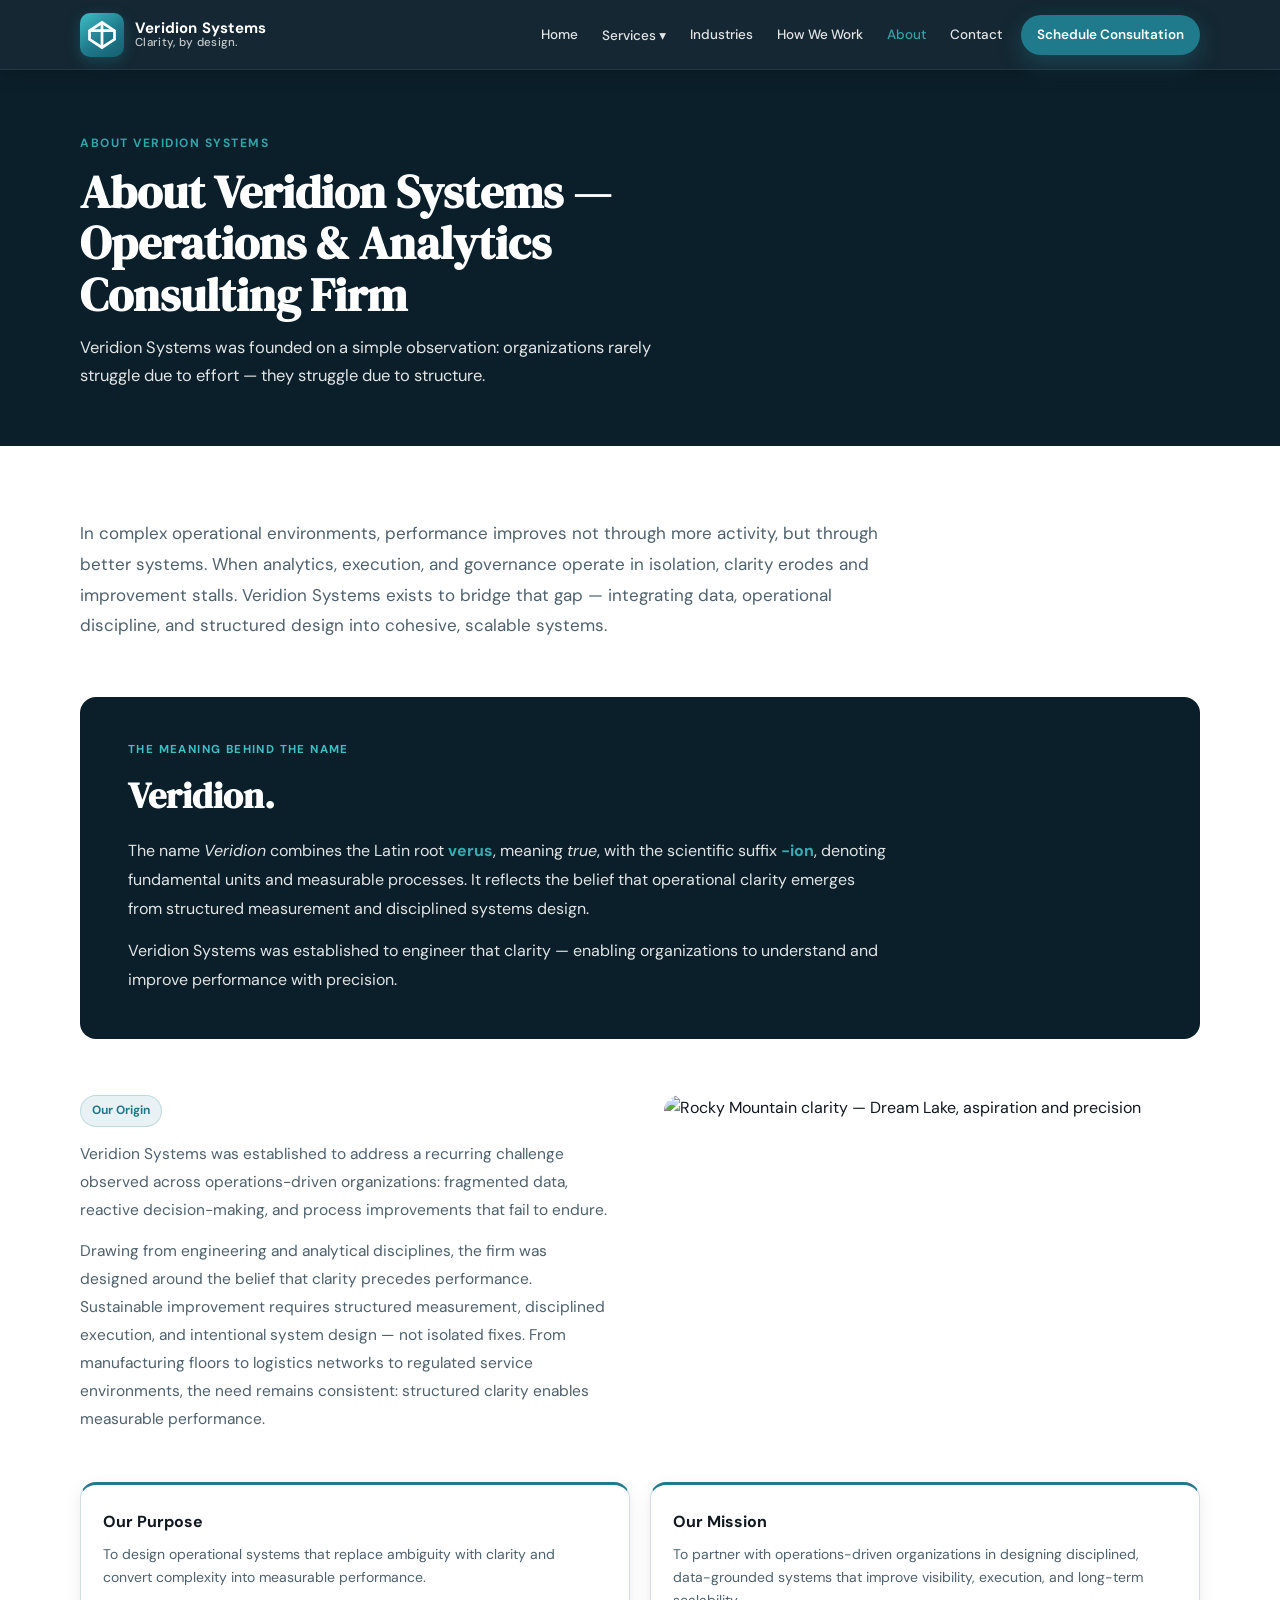
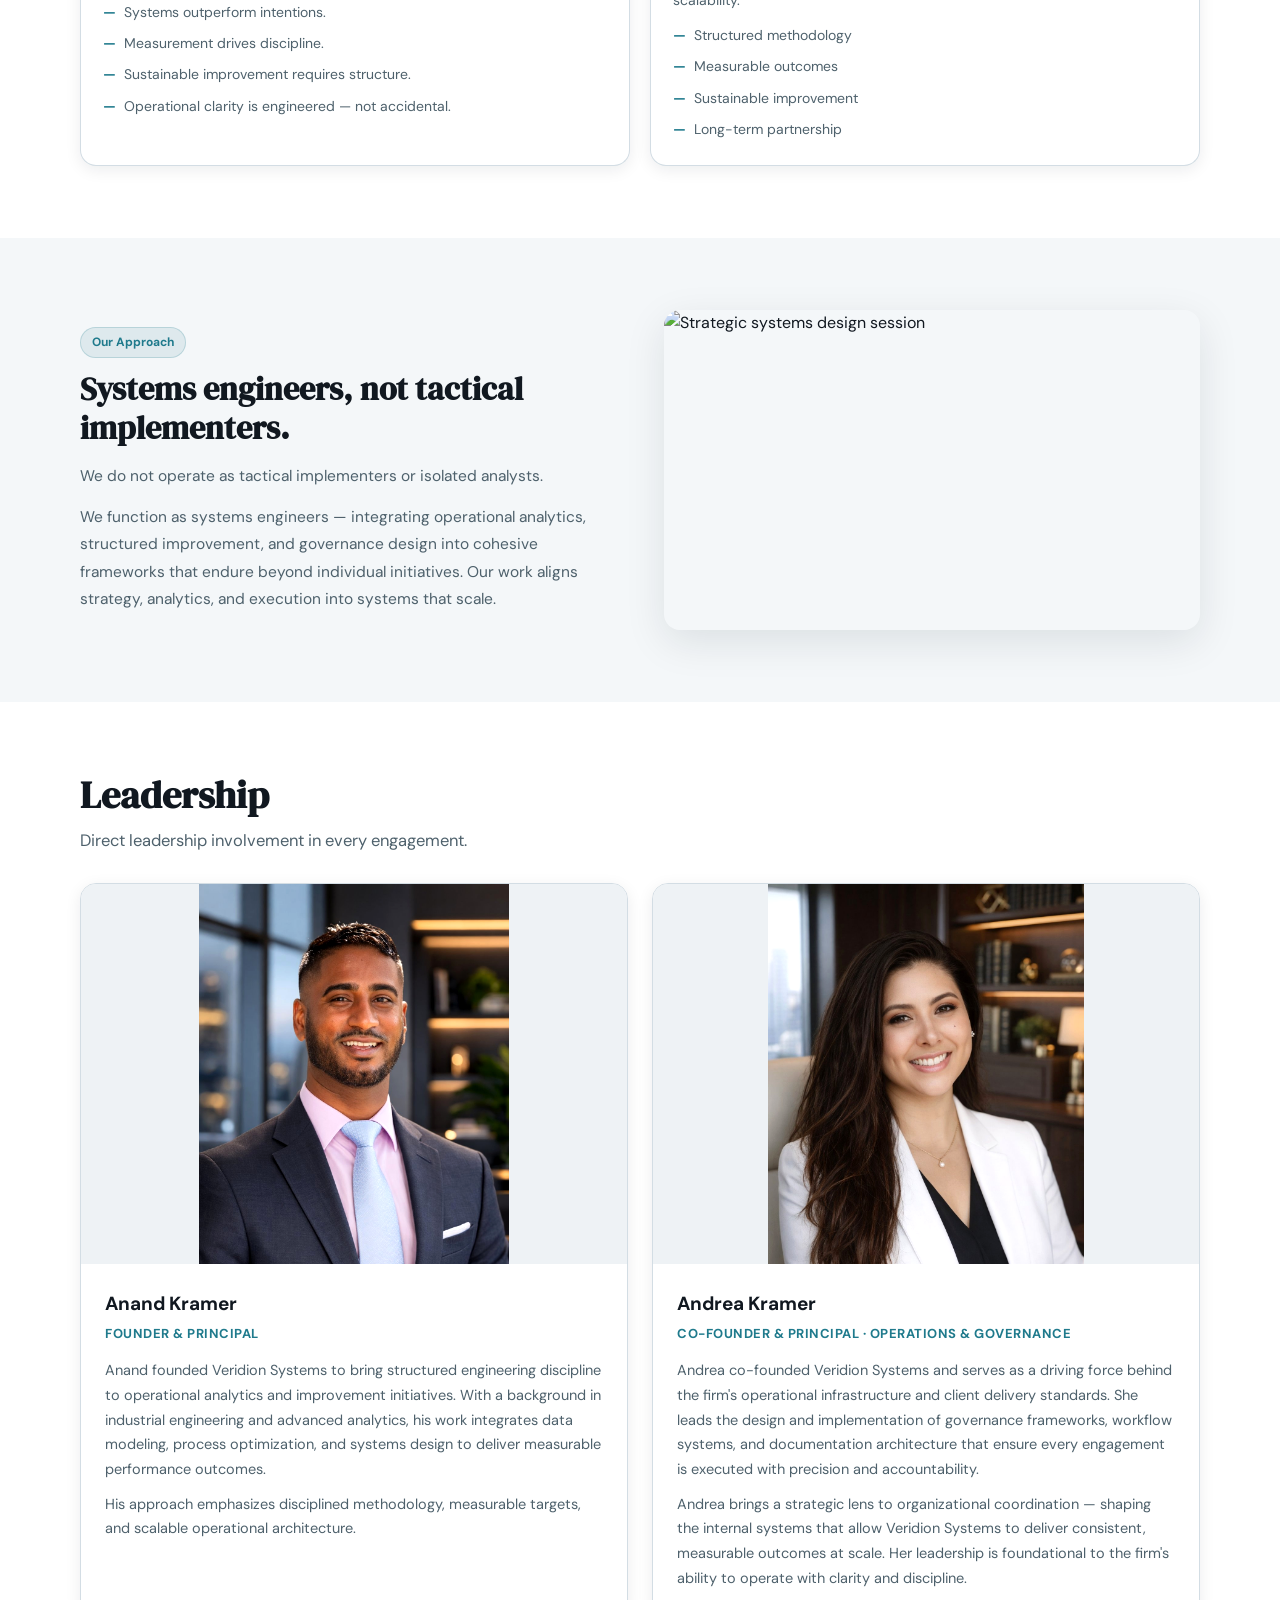
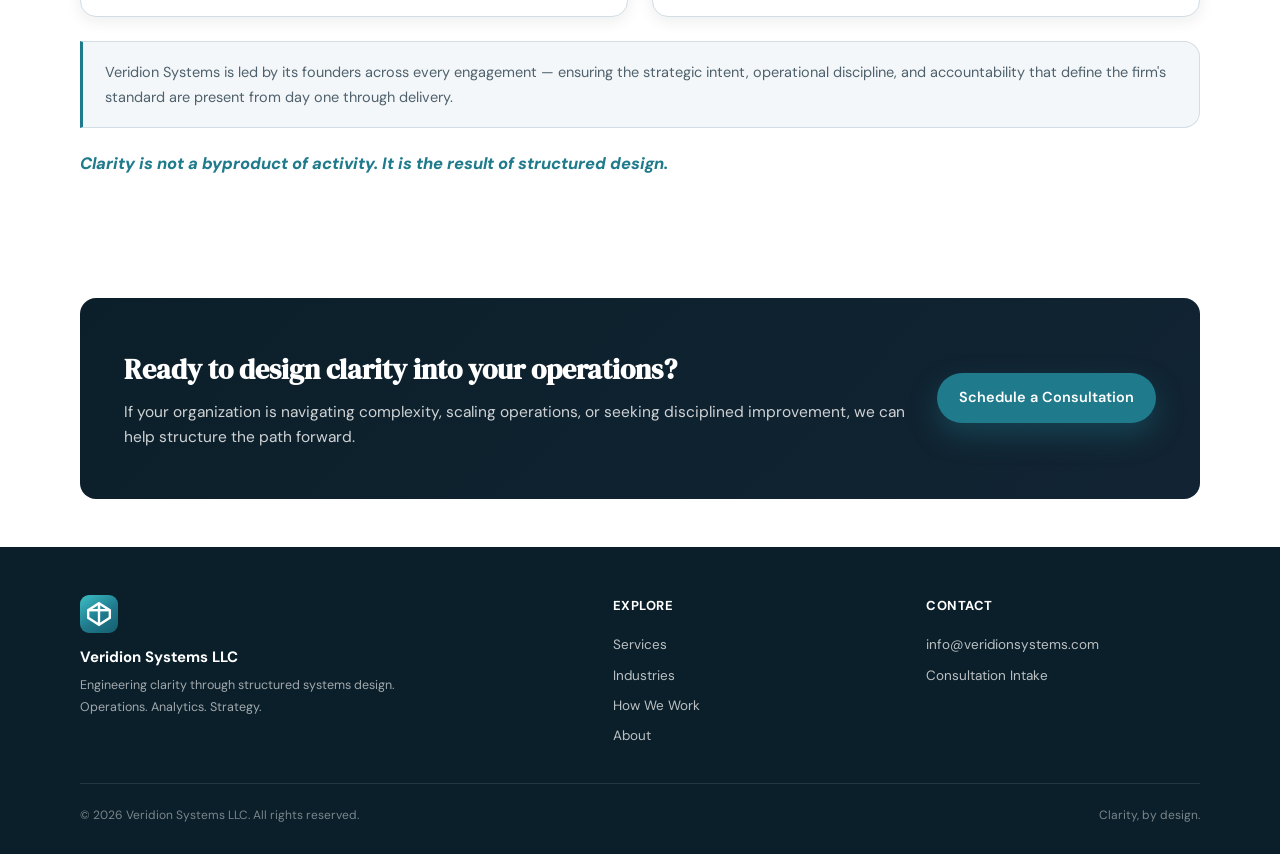
==== commit 84e392e2: "Add files via upload" ====
--- a/about.html
+++ b/about.html
@@ -258,4 +258,11 @@
       </div>
     </div>
     <div class="footer-fine">
-      <span>© 2026 Veridion Systems LLC. All right+      <span>© 2026 Veridion Systems LLC. All rights reserved.</span>
+      <span>Clarity, by design.</span>
+    </div>
+  </div>
+</footer>
+<script src="assets/js/main.js"></script>
+</body>
+</html>
--- a/assets/css/main.css
+++ b/assets/css/main.css
@@ -1510,3 +1510,10 @@
   }
 }
 
+/* ── HERO H1 MOBILE ── */
+@media (max-width: 760px) {
+  .hero h1 { font-size: clamp(26px, 7vw, 42px); line-height: 1.15; }
+}
+@media (max-width: 480px) {
+  .hero h1 { font-size: clamp(22px, 8vw, 32px); line-height: 1.2; }
+}
